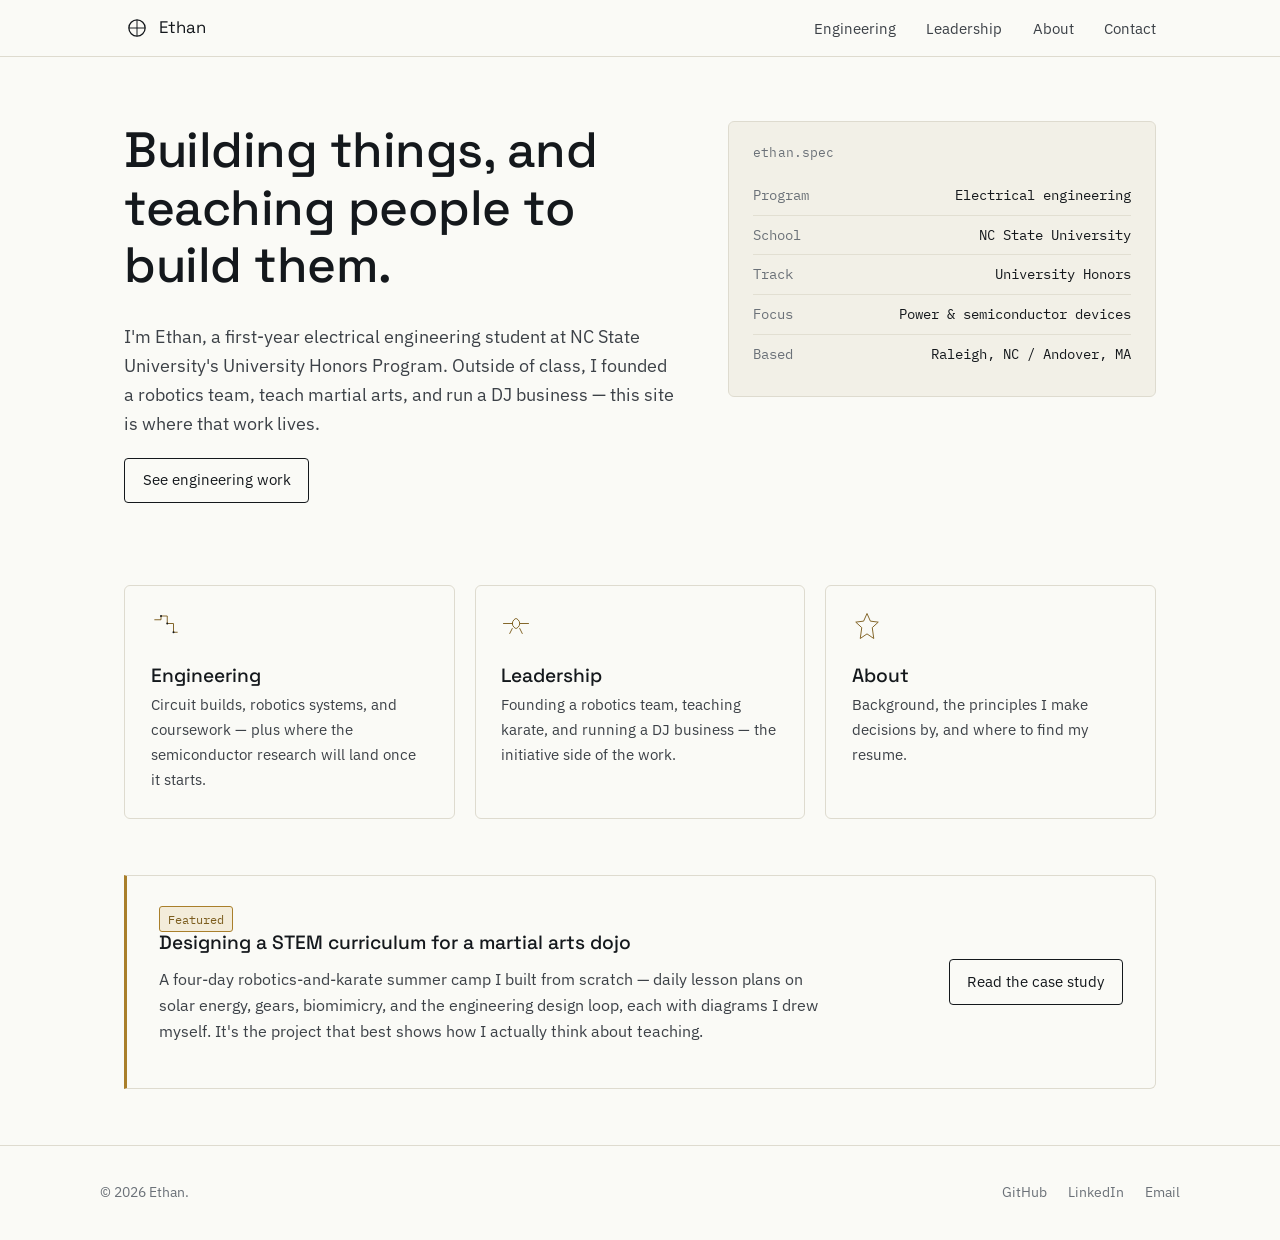
==== index.html @ 5ff0683a "Add files via upload First upload of site files." ====
<!DOCTYPE html>
<html lang="en">
<head>
<meta charset="UTF-8">
<meta name="viewport" content="width=device-width, initial-scale=1.0">
<title>Ethan | Electrical engineering, robotics, and teaching</title>
<meta name="description" content="Portfolio of engineering projects, robotics mentorship, and teaching by Ethan, an electrical engineering student at NC State University.">
<link rel="preconnect" href="https://fonts.googleapis.com">
<link rel="preconnect" href="https://fonts.gstatic.com" crossorigin>
<link href="https://fonts.googleapis.com/css2?family=IBM+Plex+Mono:wght@400;500&family=IBM+Plex+Sans:wght@400;500&family=Space+Grotesk:wght@500;600&display=swap" rel="stylesheet">
<link rel="stylesheet" href="css/style.css">
<link rel="icon" href="images/favicon.svg" type="image/svg+xml">
</head>
<body>

<nav class="site-nav">
  <div class="nav-row">
    <a class="brand" href="index.html">
      <svg viewBox="0 0 32 32" aria-hidden="true"><circle cx="16" cy="16" r="10" fill="none" stroke="currentColor" stroke-width="1.6"/><path d="M16 6v20M6 16h20" stroke="currentColor" stroke-width="1.2"/></svg>
      Ethan
    </a>
    <button class="nav-toggle" aria-label="Toggle navigation" aria-expanded="false"><span></span></button>
    <ul class="nav-links">
      <li><a href="engineering.html">Engineering</a></li>
      <li><a href="leadership.html">Leadership</a></li>
      <li><a href="about.html">About</a></li>
      <li><a href="contact.html">Contact</a></li>
    </ul>
  </div>
</nav>

<section class="hero">
  <div>
    <h1>Building things, and teaching people to build them.</h1>
    <p class="lede">I'm Ethan, a first-year electrical engineering student at NC State University's University Honors Program. Outside of class, I founded a robotics team, teach martial arts, and run a DJ business — this site is where that work lives.</p>
    <p><a class="btn" href="engineering.html">See engineering work</a></p>
  </div>
  <div class="spec-panel">
    <h2>ethan.spec</h2>
    <dl style="margin:0;">
      <div class="spec-row"><dt>Program</dt><dd>Electrical engineering</dd></div>
      <div class="spec-row"><dt>School</dt><dd>NC State University</dd></div>
      <div class="spec-row"><dt>Track</dt><dd>University Honors</dd></div>
      <div class="spec-row"><dt>Focus</dt><dd>Power &amp; semiconductor devices</dd></div>
      <div class="spec-row"><dt>Based</dt><dd>Raleigh, NC / Andover, MA</dd></div>
    </dl>
  </div>
</section>

<section class="pillars">
  <a class="pillar" href="engineering.html">
    <svg viewBox="0 0 48 48" fill="none" stroke="currentColor" stroke-width="1.5" stroke-linecap="round" stroke-linejoin="round" aria-hidden="true">
      <path d="M6 14h10v-6h10v12h10v14h6"/>
      <circle cx="16" cy="8" r="1.6" fill="currentColor" stroke="none"/>
      <circle cx="26" cy="20" r="1.6" fill="currentColor" stroke="none"/>
      <circle cx="36" cy="34" r="1.6" fill="currentColor" stroke="none"/>
    </svg>
    <h3>Engineering</h3>
    <p>Circuit builds, robotics systems, and coursework — plus where the semiconductor research will land once it starts.</p>
  </a>
  <a class="pillar" href="leadership.html">
    <svg viewBox="0 0 48 48" fill="none" stroke="currentColor" stroke-width="1.5" stroke-linecap="round" stroke-linejoin="round" aria-hidden="true">
      <path d="M4 20h14"/>
      <path d="M30 20h14"/>
      <path d="M18 20c0-5 5-8 6-8s6 3 6 8-5 8-6 8-6-3-6-8z"/>
      <path d="M18 28l-4 8"/>
      <path d="M30 28l4 8"/>
    </svg>
    <h3>Leadership</h3>
    <p>Founding a robotics team, teaching karate, and running a DJ business — the initiative side of the work.</p>
  </a>
  <a class="pillar" href="about.html">
    <svg viewBox="0 0 48 48" fill="none" stroke="currentColor" stroke-width="1.5" stroke-linejoin="round" aria-hidden="true">
      <path d="M24 4l5.4 12.2L42 17.8l-9.6 8.8L34.8 44 24 36.6 13.2 44l2.4-17.4L6 17.8l12.6-1.6L24 4z"/>
    </svg>
    <h3>About</h3>
    <p>Background, the principles I make decisions by, and where to find my resume.</p>
  </a>
</section>

<section class="feature">
  <div class="feature-panel">
    <div>
      <span class="status-tag">Featured</span>
      <h3>Designing a STEM curriculum for a martial arts dojo</h3>
      <p>A four-day robotics-and-karate summer camp I built from scratch — daily lesson plans on solar energy, gears, biomimicry, and the engineering design loop, each with diagrams I drew myself. It's the project that best shows how I actually think about teaching.</p>
    </div>
    <a class="btn cta" href="leadership.html#camp">Read the case study</a>
  </div>
</section>

<footer class="site-footer">
  <div class="footer-row">
    <span>&copy; 2026 Ethan.</span>
    <ul class="footer-links">
      <li><a href="https://github.com/yourusername">GitHub</a></li>
      <li><a href="https://linkedin.com/in/yourusername">LinkedIn</a></li>
      <li><a href="mailto:you@example.com">Email</a></li>
    </ul>
  </div>
</footer>

<script src="js/main.js"></script>
</body>
</html>
---- css/style.css ----
/* ==========================================================================
   Design tokens
   ========================================================================== */
:root {
  --paper: #FAFAF6;
  --panel: #F2F0E7;
  --panel-line: #E2DFD2;
  --ink: #14181C;
  --ink-soft: #3C4147;
  --ink-muted: #6B7178;
  --line: #DEDBCF;
  --accent: #A97F2B;
  --accent-deep: #7C5D1E;
  --accent-paper: #F3ECDA;

  --font-display: 'Space Grotesk', sans-serif;
  --font-body: 'IBM Plex Sans', sans-serif;
  --font-mono: 'IBM Plex Mono', monospace;

  --max-doc: 760px;
  --max-wide: 1080px;
  --gap: 1.5rem;
}

/* ==========================================================================
   Reset & base
   ========================================================================== */
*, *::before, *::after { box-sizing: border-box; }
html { scroll-behavior: smooth; }
@media (prefers-reduced-motion: reduce) {
  html { scroll-behavior: auto; }
  * { animation-duration: 0.01ms !important; animation-iteration-count: 1 !important; transition-duration: 0.01ms !important; }
}

body {
  margin: 0;
  background: var(--paper);
  color: var(--ink);
  font-family: var(--font-body);
  font-size: 16px;
  line-height: 1.65;
  -webkit-font-smoothing: antialiased;
}

h1, h2, h3, h4 {
  font-family: var(--font-display);
  font-weight: 500;
  line-height: 1.15;
  margin: 0 0 0.6em;
  color: var(--ink);
}

h1 { font-size: clamp(2.1rem, 4vw, 3.1rem); letter-spacing: -0.01em; }
h2 { font-size: clamp(1.5rem, 2.6vw, 1.9rem); letter-spacing: -0.005em; }
h3 { font-size: 1.2rem; }

p { margin: 0 0 1.1em; max-width: 66ch; }
a { color: var(--ink); }

.max-doc { max-width: var(--max-doc); margin-left: auto; margin-right: auto; }
.max-wide { max-width: var(--max-wide); margin-left: auto; margin-right: auto; }

section { padding: 3.2rem 1.5rem; }
.tight { padding-top: 1rem; }

:focus-visible {
  outline: 2px solid var(--accent);
  outline-offset: 3px;
}

/* ==========================================================================
   Nav
   ========================================================================== */
.site-nav {
  position: sticky;
  top: 0;
  z-index: 20;
  background: rgba(250, 250, 246, 0.92);
  backdrop-filter: blur(6px);
  border-bottom: 1px solid var(--line);
}

.nav-row {
  max-width: var(--max-wide);
  margin: 0 auto;
  padding: 0.9rem 1.5rem;
  display: flex;
  align-items: center;
  justify-content: space-between;
}

.brand {
  display: flex;
  align-items: center;
  gap: 0.55rem;
  text-decoration: none;
  color: var(--ink);
  font-family: var(--font-display);
  font-size: 1.05rem;
}

.brand svg { width: 26px; height: 26px; flex: none; }

.nav-links {
  display: flex;
  gap: 1.9rem;
  list-style: none;
  margin: 0;
  padding: 0;
}

.nav-links a {
  text-decoration: none;
  color: var(--ink-soft);
  font-size: 0.96rem;
  padding-bottom: 3px;
  border-bottom: 1px solid transparent;
  transition: border-color 0.15s ease, color 0.15s ease;
}

.nav-links a:hover,
.nav-links a[aria-current="page"] {
  color: var(--ink);
  border-bottom-color: var(--accent);
}

.nav-toggle {
  display: none;
  background: none;
  border: 1px solid var(--line);
  border-radius: 4px;
  width: 38px;
  height: 34px;
  cursor: pointer;
}
.nav-toggle span, .nav-toggle::before, .nav-toggle::after {
  content: "";
  display: block;
  width: 18px;
  height: 1.5px;
  background: var(--ink);
  margin: 4px auto;
}

@media (max-width: 720px) {
  .nav-toggle { display: block; }
  .nav-links {
    position: absolute;
    top: 100%;
    left: 0;
    right: 0;
    background: var(--paper);
    border-bottom: 1px solid var(--line);
    flex-direction: column;
    gap: 0;
    padding: 0.5rem 1.5rem 1rem;
    display: none;
  }
  .nav-links.open { display: flex; }
  .nav-links a { display: block; padding: 0.65rem 0; border-bottom: 1px solid var(--line); }
  .nav-links a:hover, .nav-links a[aria-current="page"] { border-bottom-color: var(--line); }
}

/* ==========================================================================
   Hero
   ========================================================================== */
.hero {
  padding: 4rem 1.5rem 3rem;
  display: grid;
  grid-template-columns: 1.3fr 1fr;
  gap: 3rem;
  max-width: var(--max-wide);
  margin: 0 auto;
  align-items: start;
  opacity: 0;
  animation: rise 0.6s ease forwards;
}

@keyframes rise {
  from { opacity: 0; transform: translateY(10px); }
  to { opacity: 1; transform: translateY(0); }
}
@media (prefers-reduced-motion: reduce) {
  .hero { animation: none; opacity: 1; }
}

.hero .lede { font-size: 1.1rem; color: var(--ink-soft); max-width: 52ch; }

.spec-panel {
  border: 1px solid var(--line);
  background: var(--panel);
  border-radius: 6px;
  padding: 1.4rem 1.5rem;
}

.spec-panel h2 {
  font-size: 0.82rem;
  font-family: var(--font-mono);
  font-weight: 400;
  text-transform: none;
  color: var(--ink-muted);
  margin-bottom: 1rem;
  letter-spacing: 0.01em;
}

.spec-row {
  display: flex;
  justify-content: space-between;
  gap: 1rem;
  font-family: var(--font-mono);
  font-size: 0.86rem;
  padding: 0.5rem 0;
  border-top: 1px solid var(--panel-line);
}
.spec-row:first-of-type { border-top: none; }
.spec-row dt { color: var(--ink-muted); }
.spec-row dd { margin: 0; text-align: right; color: var(--ink); }

@media (max-width: 860px) {
  .hero { grid-template-columns: 1fr; }
}

/* ==========================================================================
   Pillar grid (home)
   ========================================================================== */
.pillars {
  max-width: var(--max-wide);
  margin: 0 auto;
  padding: 1rem 1.5rem 3.5rem;
  display: grid;
  grid-template-columns: repeat(3, 1fr);
  gap: 1.25rem;
}

.pillar {
  border: 1px solid var(--line);
  border-radius: 6px;
  padding: 1.6rem;
  text-decoration: none;
  color: var(--ink);
  display: block;
  transition: border-color 0.15s ease, background 0.15s ease;
}
.pillar:hover { border-color: var(--accent); background: var(--accent-paper); }

.pillar svg { width: 30px; height: 30px; stroke: var(--accent-deep); margin-bottom: 1rem; }
.pillar h3 { margin-bottom: 0.4rem; }
.pillar p { font-size: 0.94rem; color: var(--ink-soft); margin-bottom: 0; }

@media (max-width: 860px) {
  .pillars { grid-template-columns: 1fr; }
}

/* ==========================================================================
   Feature callout (home)
   ========================================================================== */
.feature {
  max-width: var(--max-wide);
  margin: 0 auto 3.5rem;
  padding: 0 1.5rem;
}

.feature-panel {
  border: 1px solid var(--line);
  border-left: 3px solid var(--accent);
  border-radius: 0 6px 6px 0;
  padding: 1.8rem 2rem;
  display: grid;
  grid-template-columns: 1fr auto;
  gap: 1.5rem;
  align-items: center;
}

.feature-panel p { margin-bottom: 0.9rem; color: var(--ink-soft); }
.feature-panel .cta { white-space: nowrap; }

@media (max-width: 700px) {
  .feature-panel { grid-template-columns: 1fr; }
}

/* ==========================================================================
   Links / buttons
   ========================================================================== */
.link {
  color: var(--accent-deep);
  text-decoration: underline;
  text-decoration-color: var(--line);
  text-underline-offset: 3px;
  transition: text-decoration-color 0.15s ease;
}
.link:hover { text-decoration-color: var(--accent-deep); }

.btn {
  display: inline-block;
  border: 1px solid var(--ink);
  color: var(--ink);
  text-decoration: none;
  padding: 0.6rem 1.1rem;
  border-radius: 4px;
  font-size: 0.92rem;
  transition: background 0.15s ease, color 0.15s ease;
}
.btn:hover { background: var(--ink); color: var(--paper); }

/* ==========================================================================
   Page header (interior pages)
   ========================================================================== */
.page-head {
  max-width: var(--max-doc);
  margin: 0 auto;
  padding: 3.2rem 1.5rem 1.6rem;
}
.page-head p { color: var(--ink-soft); font-size: 1.05rem; }

/* ==========================================================================
   Entry (project / role) blocks
   ========================================================================== */
.entry-group {
  max-width: var(--max-wide);
  margin: 0 auto;
  padding: 0 1.5rem 3rem;
}

.entry {
  border-top: 1px solid var(--line);
  padding: 2.2rem 0;
  display: grid;
  grid-template-columns: 220px 1fr;
  gap: 2rem;
}

.entry:last-child { border-bottom: 1px solid var(--line); }

.entry .thumb {
  border: 1px dashed var(--line);
  border-radius: 6px;
  aspect-ratio: 4 / 3;
  display: flex;
  align-items: center;
  justify-content: center;
  color: var(--ink-muted);
  font-size: 0.82rem;
  text-align: center;
  padding: 1rem;
  background: var(--panel);
}

.entry-body h3 { margin-bottom: 0.5rem; }

.spec-strip {
  display: flex;
  flex-wrap: wrap;
  gap: 0.4rem 1.4rem;
  font-family: var(--font-mono);
  font-size: 0.82rem;
  color: var(--ink-muted);
  margin: 0.6rem 0 1rem;
  padding-bottom: 1rem;
  border-bottom: 1px solid var(--panel-line);
}
.spec-strip span b { color: var(--ink-soft); font-weight: 400; }

.status-tag {
  display: inline-block;
  font-family: var(--font-mono);
  font-size: 0.78rem;
  color: var(--accent-deep);
  border: 1px solid var(--accent);
  background: var(--accent-paper);
  border-radius: 3px;
  padding: 0.1rem 0.5rem;
}

.entry.no-thumb { grid-template-columns: 1fr; }

@media (max-width: 720px) {
  .entry { grid-template-columns: 1fr; }
  .entry .thumb { aspect-ratio: 16 / 9; }
}

/* ==========================================================================
   Philosophy list (about)
   ========================================================================== */
.principles {
  max-width: var(--max-wide);
  margin: 0 auto;
  padding: 0 1.5rem 3rem;
  display: grid;
  grid-template-columns: repeat(auto-fit, minmax(190px, 1fr));
  gap: 1.6rem 2rem;
}

.principle h4 {
  font-family: var(--font-display);
  font-size: 1.05rem;
  margin-bottom: 0.4rem;
  padding-bottom: 0.5rem;
  border-bottom: 1px solid var(--line);
}
.principle p { font-size: 0.92rem; color: var(--ink-soft); margin-bottom: 0; }

/* ==========================================================================
   Footer
   ========================================================================== */
.site-footer {
  border-top: 1px solid var(--line);
  margin-top: 2rem;
  padding: 2.2rem 1.5rem;
}
.footer-row {
  max-width: var(--max-wide);
  margin: 0 auto;
  display: flex;
  justify-content: space-between;
  flex-wrap: wrap;
  gap: 1rem;
  font-size: 0.88rem;
  color: var(--ink-muted);
}
.footer-links { display: flex; gap: 1.3rem; list-style: none; margin: 0; padding: 0; }
.footer-links a { color: var(--ink-muted); text-decoration: none; }
.footer-links a:hover { color: var(--accent-deep); }
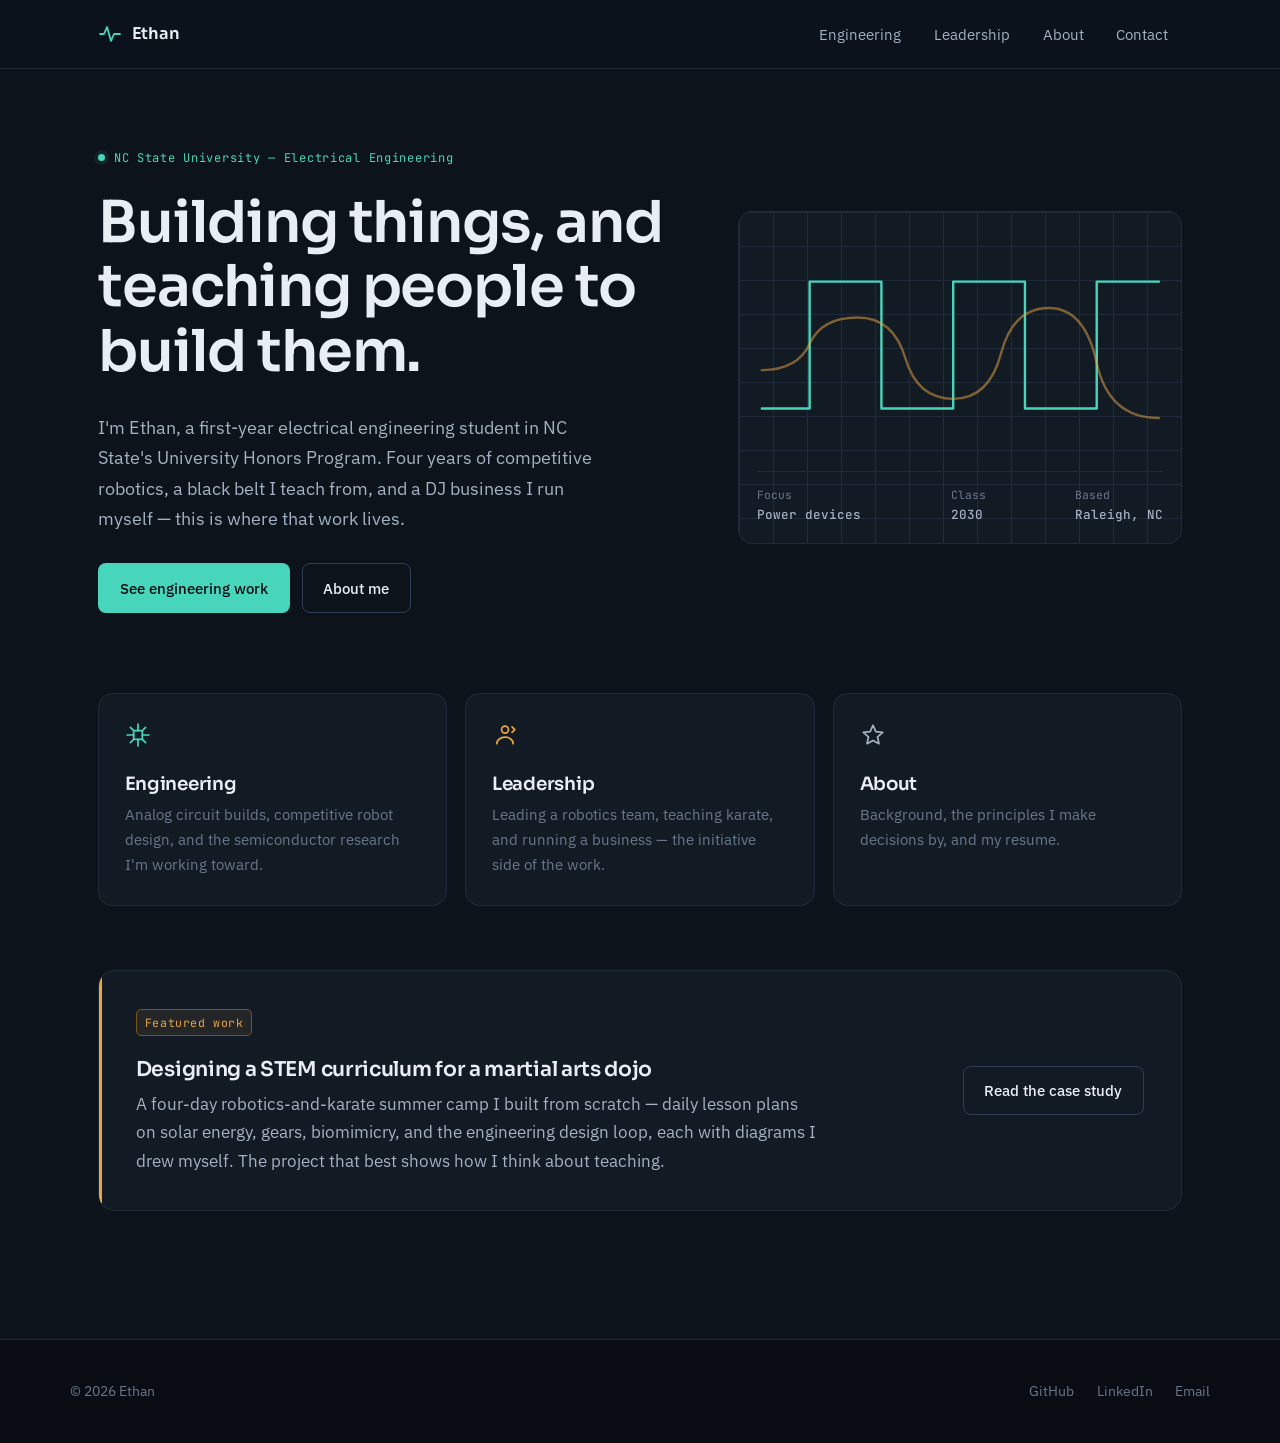
==== commit d9b179bb: "Version 2 upload." ====
--- a/index.html
+++ b/index.html
@@ -4,10 +4,10 @@
 <meta charset="UTF-8">
 <meta name="viewport" content="width=device-width, initial-scale=1.0">
 <title>Ethan | Electrical engineering, robotics, and teaching</title>
-<meta name="description" content="Portfolio of engineering projects, robotics mentorship, and teaching by Ethan, an electrical engineering student at NC State University.">
+<meta name="description" content="Portfolio of engineering projects, robotics leadership, and teaching by Ethan, an electrical engineering student at NC State University.">
 <link rel="preconnect" href="https://fonts.googleapis.com">
 <link rel="preconnect" href="https://fonts.gstatic.com" crossorigin>
-<link href="https://fonts.googleapis.com/css2?family=IBM+Plex+Mono:wght@400;500&family=IBM+Plex+Sans:wght@400;500&family=Space+Grotesk:wght@500;600&display=swap" rel="stylesheet">
+<link href="https://fonts.googleapis.com/css2?family=IBM+Plex+Sans:wght@400;500&family=JetBrains+Mono:wght@400;500&family=Sora:wght@500;600&display=swap" rel="stylesheet">
 <link rel="stylesheet" href="css/style.css">
 <link rel="icon" href="images/favicon.svg" type="image/svg+xml">
 </head>
@@ -16,7 +16,7 @@
 <nav class="site-nav">
   <div class="nav-row">
     <a class="brand" href="index.html">
-      <svg viewBox="0 0 32 32" aria-hidden="true"><circle cx="16" cy="16" r="10" fill="none" stroke="currentColor" stroke-width="1.6"/><path d="M16 6v20M6 16h20" stroke="currentColor" stroke-width="1.2"/></svg>
+      <svg viewBox="0 0 24 24" fill="none" stroke="currentColor" stroke-width="1.8" stroke-linecap="round" stroke-linejoin="round" aria-hidden="true"><path d="M2 12h4l3-7 4 14 3-7h6"/></svg>
       Ethan
     </a>
     <button class="nav-toggle" aria-label="Toggle navigation" aria-expanded="false"><span></span></button>
@@ -29,69 +29,71 @@
   </div>
 </nav>
 
-<section class="hero">
+<header class="hero">
   <div>
+    <span class="eyebrow">NC State University — Electrical Engineering</span>
     <h1>Building things, and teaching people to build them.</h1>
-    <p class="lede">I'm Ethan, a first-year electrical engineering student at NC State University's University Honors Program. Outside of class, I founded a robotics team, teach martial arts, and run a DJ business — this site is where that work lives.</p>
-    <p><a class="btn" href="engineering.html">See engineering work</a></p>
+    <p class="lede">I'm Ethan, a first-year electrical engineering student in NC State's University Honors Program. Four years of competitive robotics, a black belt I teach from, and a DJ business I run myself — this is where that work lives.</p>
+    <div class="hero-actions">
+      <a class="btn btn-primary" href="engineering.html">See engineering work</a>
+      <a class="btn btn-ghost" href="about.html">About me</a>
+    </div>
   </div>
-  <div class="spec-panel">
-    <h2>ethan.spec</h2>
-    <dl style="margin:0;">
-      <div class="spec-row"><dt>Program</dt><dd>Electrical engineering</dd></div>
-      <div class="spec-row"><dt>School</dt><dd>NC State University</dd></div>
-      <div class="spec-row"><dt>Track</dt><dd>University Honors</dd></div>
-      <div class="spec-row"><dt>Focus</dt><dd>Power &amp; semiconductor devices</dd></div>
-      <div class="spec-row"><dt>Based</dt><dd>Raleigh, NC / Andover, MA</dd></div>
-    </dl>
+
+  <div class="scope" aria-hidden="true">
+    <svg viewBox="0 0 340 190" xmlns="http://www.w3.org/2000/svg">
+      <path class="trace" d="M4 150 L44 150 L44 44 L104 44 L104 150 L164 150 L164 44 L224 44 L224 150 L284 150 L284 44 L336 44"/>
+      <path class="trace trace-2" d="M4 118 Q34 118 44 96 Q54 74 84 74 Q114 74 124 108 Q134 142 164 142 Q194 142 204 104 Q214 66 244 66 Q274 66 284 112 Q294 158 336 158"/>
+    </svg>
+    <div class="scope-readout">
+      <div>Focus<b>Power devices</b></div>
+      <div>Class<b>2030</b></div>
+      <div>Based<b>Raleigh, NC</b></div>
+    </div>
   </div>
-</section>
+</header>
 
 <section class="pillars">
-  <a class="pillar" href="engineering.html">
-    <svg viewBox="0 0 48 48" fill="none" stroke="currentColor" stroke-width="1.5" stroke-linecap="round" stroke-linejoin="round" aria-hidden="true">
-      <path d="M6 14h10v-6h10v12h10v14h6"/>
-      <circle cx="16" cy="8" r="1.6" fill="currentColor" stroke="none"/>
-      <circle cx="26" cy="20" r="1.6" fill="currentColor" stroke="none"/>
-      <circle cx="36" cy="34" r="1.6" fill="currentColor" stroke="none"/>
+  <a class="pillar pillar-eng" href="engineering.html">
+    <svg viewBox="0 0 24 24" fill="none" stroke="currentColor" stroke-width="1.6" stroke-linecap="round" stroke-linejoin="round" aria-hidden="true">
+      <rect x="8" y="8" width="8" height="8" rx="1"/>
+      <path d="M12 2v6M12 16v6M2 12h6M16 12h6M5 5l3 3M19 5l-3 3M5 19l3-3M19 19l-3-3"/>
     </svg>
     <h3>Engineering</h3>
-    <p>Circuit builds, robotics systems, and coursework — plus where the semiconductor research will land once it starts.</p>
+    <p>Analog circuit builds, competitive robot design, and the semiconductor research I'm working toward.</p>
   </a>
-  <a class="pillar" href="leadership.html">
-    <svg viewBox="0 0 48 48" fill="none" stroke="currentColor" stroke-width="1.5" stroke-linecap="round" stroke-linejoin="round" aria-hidden="true">
-      <path d="M4 20h14"/>
-      <path d="M30 20h14"/>
-      <path d="M18 20c0-5 5-8 6-8s6 3 6 8-5 8-6 8-6-3-6-8z"/>
-      <path d="M18 28l-4 8"/>
-      <path d="M30 28l4 8"/>
+  <a class="pillar pillar-lead" href="leadership.html">
+    <svg viewBox="0 0 24 24" fill="none" stroke="currentColor" stroke-width="1.6" stroke-linecap="round" stroke-linejoin="round" aria-hidden="true">
+      <circle cx="12" cy="7" r="3.2"/>
+      <path d="M4.5 20c0-3.6 3.4-6 7.5-6s7.5 2.4 7.5 6"/>
+      <path d="M18.5 4.5 L21 7 L18.5 9.5"/>
     </svg>
     <h3>Leadership</h3>
-    <p>Founding a robotics team, teaching karate, and running a DJ business — the initiative side of the work.</p>
+    <p>Leading a robotics team, teaching karate, and running a business — the initiative side of the work.</p>
   </a>
-  <a class="pillar" href="about.html">
-    <svg viewBox="0 0 48 48" fill="none" stroke="currentColor" stroke-width="1.5" stroke-linejoin="round" aria-hidden="true">
-      <path d="M24 4l5.4 12.2L42 17.8l-9.6 8.8L34.8 44 24 36.6 13.2 44l2.4-17.4L6 17.8l12.6-1.6L24 4z"/>
+  <a class="pillar pillar-about" href="about.html">
+    <svg viewBox="0 0 24 24" fill="none" stroke="currentColor" stroke-width="1.6" stroke-linecap="round" stroke-linejoin="round" aria-hidden="true">
+      <path d="M12 3l2.6 5.8 6.4.7-4.8 4.3 1.3 6.2L12 17l-5.5 3 1.3-6.2L3 9.5l6.4-.7z"/>
     </svg>
     <h3>About</h3>
-    <p>Background, the principles I make decisions by, and where to find my resume.</p>
+    <p>Background, the principles I make decisions by, and my resume.</p>
   </a>
 </section>
 
-<section class="feature">
+<section class="feature" style="padding-top:0;">
   <div class="feature-panel">
     <div>
-      <span class="status-tag">Featured</span>
+      <span class="status-tag">Featured work</span>
       <h3>Designing a STEM curriculum for a martial arts dojo</h3>
-      <p>A four-day robotics-and-karate summer camp I built from scratch — daily lesson plans on solar energy, gears, biomimicry, and the engineering design loop, each with diagrams I drew myself. It's the project that best shows how I actually think about teaching.</p>
+      <p>A four-day robotics-and-karate summer camp I built from scratch — daily lesson plans on solar energy, gears, biomimicry, and the engineering design loop, each with diagrams I drew myself. The project that best shows how I think about teaching.</p>
     </div>
-    <a class="btn cta" href="leadership.html#camp">Read the case study</a>
+    <a class="btn btn-ghost" href="leadership.html#camp">Read the case study</a>
   </div>
 </section>
 
 <footer class="site-footer">
   <div class="footer-row">
-    <span>&copy; 2026 Ethan.</span>
+    <span>&copy; 2026 Ethan</span>
     <ul class="footer-links">
       <li><a href="https://github.com/yourusername">GitHub</a></li>
       <li><a href="https://linkedin.com/in/yourusername">LinkedIn</a></li>
--- a/css/style.css
+++ b/css/style.css
@@ -1,71 +1,94 @@
 /* ==========================================================================
-   Design tokens
+   Tokens
    ========================================================================== */
 :root {
-  --paper: #FAFAF6;
-  --panel: #F2F0E7;
-  --panel-line: #E2DFD2;
-  --ink: #14181C;
-  --ink-soft: #3C4147;
-  --ink-muted: #6B7178;
-  --line: #DEDBCF;
-  --accent: #A97F2B;
-  --accent-deep: #7C5D1E;
-  --accent-paper: #F3ECDA;
-
-  --font-display: 'Space Grotesk', sans-serif;
+  --void: #090D13;
+  --base: #0D131B;
+  --panel: #121A24;
+  --panel-hi: #17212D;
+  --line: #1F2B3A;
+  --line-hi: #2E3F55;
+
+  --text: #E9EEF5;
+  --text-soft: #A3B1C2;
+  --text-dim: #68788C;
+
+  /* Signal = engineering. Power = leadership. Encodes section, not decoration. */
+  --signal: #47D6BC;
+  --signal-deep: #1C6F62;
+  --signal-wash: rgba(71, 214, 188, 0.08);
+  --power: #E9A542;
+  --power-deep: #7A5416;
+  --power-wash: rgba(233, 165, 66, 0.08);
+
+  --accent: var(--signal);
+  --accent-deep: var(--signal-deep);
+  --accent-wash: var(--signal-wash);
+
+  --font-display: 'Sora', sans-serif;
   --font-body: 'IBM Plex Sans', sans-serif;
-  --font-mono: 'IBM Plex Mono', monospace;
-
-  --max-doc: 760px;
-  --max-wide: 1080px;
-  --gap: 1.5rem;
-}
-
-/* ==========================================================================
-   Reset & base
+  --font-mono: 'JetBrains Mono', monospace;
+
+  --doc: 720px;
+  --wide: 1140px;
+}
+
+body.t-power { --accent: var(--power); --accent-deep: var(--power-deep); --accent-wash: var(--power-wash); }
+
+/* ==========================================================================
+   Base
    ========================================================================== */
 *, *::before, *::after { box-sizing: border-box; }
 html { scroll-behavior: smooth; }
+
 @media (prefers-reduced-motion: reduce) {
   html { scroll-behavior: auto; }
-  * { animation-duration: 0.01ms !important; animation-iteration-count: 1 !important; transition-duration: 0.01ms !important; }
+  *, *::before, *::after {
+    animation-duration: 0.01ms !important;
+    animation-iteration-count: 1 !important;
+    transition-duration: 0.01ms !important;
+  }
 }
 
 body {
   margin: 0;
-  background: var(--paper);
-  color: var(--ink);
+  background: var(--base);
+  color: var(--text);
   font-family: var(--font-body);
-  font-size: 16px;
-  line-height: 1.65;
+  font-size: 16.5px;
+  line-height: 1.7;
   -webkit-font-smoothing: antialiased;
 }
 
 h1, h2, h3, h4 {
   font-family: var(--font-display);
-  font-weight: 500;
-  line-height: 1.15;
-  margin: 0 0 0.6em;
-  color: var(--ink);
-}
-
-h1 { font-size: clamp(2.1rem, 4vw, 3.1rem); letter-spacing: -0.01em; }
-h2 { font-size: clamp(1.5rem, 2.6vw, 1.9rem); letter-spacing: -0.005em; }
-h3 { font-size: 1.2rem; }
-
-p { margin: 0 0 1.1em; max-width: 66ch; }
-a { color: var(--ink); }
-
-.max-doc { max-width: var(--max-doc); margin-left: auto; margin-right: auto; }
-.max-wide { max-width: var(--max-wide); margin-left: auto; margin-right: auto; }
-
-section { padding: 3.2rem 1.5rem; }
-.tight { padding-top: 1rem; }
-
-:focus-visible {
-  outline: 2px solid var(--accent);
-  outline-offset: 3px;
+  font-weight: 600;
+  line-height: 1.12;
+  letter-spacing: -0.02em;
+  margin: 0 0 0.55em;
+  color: var(--text);
+}
+
+h1 { font-size: clamp(2.3rem, 5vw, 3.6rem); }
+h2 { font-size: clamp(1.5rem, 3vw, 2.05rem); }
+h3 { font-size: 1.28rem; letter-spacing: -0.015em; }
+h4 { font-size: 1.02rem; font-weight: 500; letter-spacing: -0.01em; }
+
+p { margin: 0 0 1.15em; max-width: 68ch; color: var(--text-soft); }
+a { color: inherit; }
+
+.doc { max-width: var(--doc); margin-inline: auto; }
+.wide { max-width: var(--wide); margin-inline: auto; }
+section { padding: 4rem 1.75rem; }
+
+:focus-visible { outline: 2px solid var(--accent); outline-offset: 3px; border-radius: 2px; }
+::selection { background: var(--accent); color: var(--void); }
+
+.meta {
+  font-family: var(--font-mono);
+  font-size: 0.76rem;
+  letter-spacing: 0.04em;
+  color: var(--text-dim);
 }
 
 /* ==========================================================================
@@ -74,349 +97,416 @@
 .site-nav {
   position: sticky;
   top: 0;
-  z-index: 20;
-  background: rgba(250, 250, 246, 0.92);
-  backdrop-filter: blur(6px);
+  z-index: 30;
+  background: rgba(13, 19, 27, 0.82);
+  backdrop-filter: blur(14px) saturate(1.4);
   border-bottom: 1px solid var(--line);
 }
 
 .nav-row {
-  max-width: var(--max-wide);
-  margin: 0 auto;
-  padding: 0.9rem 1.5rem;
+  max-width: var(--wide);
+  margin-inline: auto;
+  padding: 0.95rem 1.75rem;
   display: flex;
   align-items: center;
   justify-content: space-between;
 }
 
 .brand {
-  display: flex;
+  display: inline-flex;
   align-items: center;
-  gap: 0.55rem;
+  gap: 0.6rem;
   text-decoration: none;
-  color: var(--ink);
   font-family: var(--font-display);
-  font-size: 1.05rem;
-}
-
-.brand svg { width: 26px; height: 26px; flex: none; }
-
-.nav-links {
-  display: flex;
-  gap: 1.9rem;
-  list-style: none;
-  margin: 0;
-  padding: 0;
-}
+  font-weight: 600;
+  font-size: 1.02rem;
+  letter-spacing: -0.01em;
+}
+.brand svg { width: 24px; height: 24px; flex: none; color: var(--accent); }
+
+.nav-links { display: flex; gap: 0.35rem; list-style: none; margin: 0; padding: 0; }
 
 .nav-links a {
+  display: block;
   text-decoration: none;
-  color: var(--ink-soft);
-  font-size: 0.96rem;
-  padding-bottom: 3px;
-  border-bottom: 1px solid transparent;
-  transition: border-color 0.15s ease, color 0.15s ease;
-}
-
-.nav-links a:hover,
-.nav-links a[aria-current="page"] {
-  color: var(--ink);
-  border-bottom-color: var(--accent);
-}
+  color: var(--text-soft);
+  font-size: 0.93rem;
+  padding: 0.4rem 0.85rem;
+  border-radius: 6px;
+  transition: color 0.18s ease, background 0.18s ease;
+}
+.nav-links a:hover { color: var(--text); background: var(--panel-hi); }
+.nav-links a[aria-current="page"] { color: var(--accent); background: var(--accent-wash); }
 
 .nav-toggle {
   display: none;
-  background: none;
-  border: 1px solid var(--line);
-  border-radius: 4px;
-  width: 38px;
-  height: 34px;
+  background: var(--panel);
+  border: 1px solid var(--line);
+  border-radius: 7px;
+  width: 40px; height: 36px;
   cursor: pointer;
+  padding: 0;
 }
 .nav-toggle span, .nav-toggle::before, .nav-toggle::after {
-  content: "";
-  display: block;
-  width: 18px;
-  height: 1.5px;
-  background: var(--ink);
-  margin: 4px auto;
-}
-
-@media (max-width: 720px) {
+  content: ""; display: block;
+  width: 17px; height: 1.5px;
+  background: var(--text-soft);
+  margin: 4.5px auto;
+}
+
+@media (max-width: 760px) {
   .nav-toggle { display: block; }
   .nav-links {
-    position: absolute;
-    top: 100%;
-    left: 0;
-    right: 0;
-    background: var(--paper);
+    position: absolute; top: 100%; left: 0; right: 0;
+    flex-direction: column; gap: 0;
+    background: var(--base);
     border-bottom: 1px solid var(--line);
-    flex-direction: column;
-    gap: 0;
-    padding: 0.5rem 1.5rem 1rem;
+    padding: 0.6rem 1.75rem 1.1rem;
     display: none;
   }
   .nav-links.open { display: flex; }
-  .nav-links a { display: block; padding: 0.65rem 0; border-bottom: 1px solid var(--line); }
-  .nav-links a:hover, .nav-links a[aria-current="page"] { border-bottom-color: var(--line); }
+  .nav-links a { padding: 0.7rem 0.6rem; }
 }
 
 /* ==========================================================================
    Hero
    ========================================================================== */
 .hero {
-  padding: 4rem 1.5rem 3rem;
+  position: relative;
+  max-width: var(--wide);
+  margin-inline: auto;
+  padding: 4.5rem 1.75rem 3rem;
   display: grid;
-  grid-template-columns: 1.3fr 1fr;
-  gap: 3rem;
-  max-width: var(--max-wide);
-  margin: 0 auto;
-  align-items: start;
-  opacity: 0;
-  animation: rise 0.6s ease forwards;
-}
-
-@keyframes rise {
-  from { opacity: 0; transform: translateY(10px); }
-  to { opacity: 1; transform: translateY(0); }
-}
-@media (prefers-reduced-motion: reduce) {
-  .hero { animation: none; opacity: 1; }
-}
-
-.hero .lede { font-size: 1.1rem; color: var(--ink-soft); max-width: 52ch; }
-
-.spec-panel {
-  border: 1px solid var(--line);
-  background: var(--panel);
-  border-radius: 6px;
-  padding: 1.4rem 1.5rem;
-}
-
-.spec-panel h2 {
-  font-size: 0.82rem;
-  font-family: var(--font-mono);
-  font-weight: 400;
-  text-transform: none;
-  color: var(--ink-muted);
-  margin-bottom: 1rem;
-  letter-spacing: 0.01em;
-}
-
-.spec-row {
-  display: flex;
-  justify-content: space-between;
-  gap: 1rem;
-  font-family: var(--font-mono);
-  font-size: 0.86rem;
-  padding: 0.5rem 0;
-  border-top: 1px solid var(--panel-line);
-}
-.spec-row:first-of-type { border-top: none; }
-.spec-row dt { color: var(--ink-muted); }
-.spec-row dd { margin: 0; text-align: right; color: var(--ink); }
-
-@media (max-width: 860px) {
-  .hero { grid-template-columns: 1fr; }
-}
-
-/* ==========================================================================
-   Pillar grid (home)
+  grid-template-columns: 1.25fr 0.95fr;
+  gap: 3.5rem;
+  align-items: center;
+}
+
+.hero h1 { margin-bottom: 0.5em; }
+.hero .lede { font-size: 1.12rem; max-width: 46ch; }
+
+.eyebrow {
+  display: inline-flex;
+  align-items: center;
+  gap: 0.55rem;
+  font-family: var(--font-mono);
+  font-size: 0.75rem;
+  letter-spacing: 0.06em;
+  color: var(--accent);
+  margin-bottom: 1.4rem;
+}
+.eyebrow::before {
+  content: "";
+  width: 7px; height: 7px;
+  border-radius: 50%;
+  background: var(--accent);
+  box-shadow: 0 0 0 4px var(--accent-wash);
+}
+
+.hero-actions { display: flex; flex-wrap: wrap; gap: 0.75rem; margin-top: 1.8rem; }
+
+.scope {
+  border: 1px solid var(--line);
+  border-radius: 14px;
+  background:
+    linear-gradient(var(--line) 1px, transparent 1px) 0 0 / 100% 34px,
+    linear-gradient(90deg, var(--line) 1px, transparent 1px) 0 0 / 34px 100%,
+    var(--panel);
+  padding: 1.1rem;
+  position: relative;
+  overflow: hidden;
+}
+.scope svg { display: block; width: 100%; height: auto; position: relative; z-index: 1; }
+
+.trace {
+  fill: none;
+  stroke: var(--signal);
+  stroke-width: 2;
+  stroke-linecap: round;
+  stroke-linejoin: round;
+  stroke-dasharray: 1400;
+  stroke-dashoffset: 1400;
+  animation: draw 2.2s cubic-bezier(0.4, 0, 0.2, 1) 0.3s forwards;
+}
+.trace-2 { stroke: var(--power); opacity: 0.5; animation-delay: 0.8s; }
+
+@keyframes draw { to { stroke-dashoffset: 0; } }
+@media (prefers-reduced-motion: reduce) { .trace { stroke-dashoffset: 0; } }
+
+.scope-readout {
+  position: relative; z-index: 1;
+  display: flex; justify-content: space-between; gap: 1rem;
+  margin-top: 0.9rem; padding-top: 0.8rem;
+  border-top: 1px solid var(--line);
+}
+.scope-readout div { font-family: var(--font-mono); font-size: 0.71rem; color: var(--text-dim); }
+.scope-readout b { display: block; font-weight: 500; color: var(--text-soft); font-size: 0.79rem; }
+
+@media (max-width: 900px) {
+  .hero { grid-template-columns: 1fr; gap: 2.5rem; padding-top: 3rem; }
+}
+
+/* ==========================================================================
+   Buttons
+   ========================================================================== */
+.btn {
+  display: inline-block;
+  text-decoration: none;
+  font-size: 0.93rem;
+  font-weight: 500;
+  padding: 0.7rem 1.3rem;
+  border-radius: 8px;
+  border: 1px solid transparent;
+  transition: background 0.18s ease, border-color 0.18s ease, color 0.18s ease;
+}
+.btn-primary { background: var(--accent); color: var(--void); }
+.btn-primary:hover { background: var(--text); }
+.btn-ghost { border-color: var(--line-hi); color: var(--text); }
+.btn-ghost:hover { border-color: var(--accent); color: var(--accent); background: var(--accent-wash); }
+
+.link {
+  color: var(--accent);
+  text-decoration: none;
+  border-bottom: 1px solid var(--accent-deep);
+  padding-bottom: 1px;
+  transition: border-color 0.18s ease;
+}
+.link:hover { border-bottom-color: var(--accent); }
+
+/* ==========================================================================
+   Pillars
    ========================================================================== */
 .pillars {
-  max-width: var(--max-wide);
-  margin: 0 auto;
-  padding: 1rem 1.5rem 3.5rem;
+  max-width: var(--wide);
+  margin-inline: auto;
+  padding: 2rem 1.75rem 4rem;
   display: grid;
   grid-template-columns: repeat(3, 1fr);
-  gap: 1.25rem;
+  gap: 1.15rem;
 }
 
 .pillar {
-  border: 1px solid var(--line);
-  border-radius: 6px;
-  padding: 1.6rem;
+  position: relative;
+  display: block;
   text-decoration: none;
-  color: var(--ink);
-  display: block;
-  transition: border-color 0.15s ease, background 0.15s ease;
-}
-.pillar:hover { border-color: var(--accent); background: var(--accent-paper); }
-
-.pillar svg { width: 30px; height: 30px; stroke: var(--accent-deep); margin-bottom: 1rem; }
-.pillar h3 { margin-bottom: 0.4rem; }
-.pillar p { font-size: 0.94rem; color: var(--ink-soft); margin-bottom: 0; }
-
-@media (max-width: 860px) {
-  .pillars { grid-template-columns: 1fr; }
-}
-
-/* ==========================================================================
-   Feature callout (home)
-   ========================================================================== */
-.feature {
-  max-width: var(--max-wide);
-  margin: 0 auto 3.5rem;
-  padding: 0 1.5rem;
-}
+  background: var(--panel);
+  border: 1px solid var(--line);
+  border-radius: 14px;
+  padding: 1.75rem 1.6rem;
+  overflow: hidden;
+  transition: border-color 0.2s ease, transform 0.2s ease, background 0.2s ease;
+}
+.pillar::before {
+  content: "";
+  position: absolute; top: 0; left: 0; right: 0; height: 2px;
+  background: var(--card-accent, var(--signal));
+  opacity: 0; transition: opacity 0.2s ease;
+}
+.pillar:hover { border-color: var(--line-hi); background: var(--panel-hi); transform: translateY(-2px); }
+.pillar:hover::before { opacity: 1; }
+
+.pillar svg { width: 26px; height: 26px; color: var(--card-accent, var(--signal)); margin-bottom: 1.1rem; }
+.pillar h3 { margin-bottom: 0.45rem; font-size: 1.15rem; }
+.pillar p { font-size: 0.93rem; margin: 0; color: var(--text-dim); }
+
+.pillar-eng { --card-accent: var(--signal); }
+.pillar-lead { --card-accent: var(--power); }
+.pillar-about { --card-accent: var(--text-soft); }
+
+@media (max-width: 900px) { .pillars { grid-template-columns: 1fr; } }
+
+/* ==========================================================================
+   Feature panel
+   ========================================================================== */
+.feature { max-width: var(--wide); margin: 0 auto 4rem; padding-inline: 1.75rem; }
 
 .feature-panel {
-  border: 1px solid var(--line);
-  border-left: 3px solid var(--accent);
-  border-radius: 0 6px 6px 0;
-  padding: 1.8rem 2rem;
+  position: relative;
+  background: var(--panel);
+  border: 1px solid var(--line);
+  border-radius: 16px;
+  padding: 2.2rem 2.3rem;
   display: grid;
   grid-template-columns: 1fr auto;
-  gap: 1.5rem;
+  gap: 2rem;
   align-items: center;
-}
-
-.feature-panel p { margin-bottom: 0.9rem; color: var(--ink-soft); }
-.feature-panel .cta { white-space: nowrap; }
-
-@media (max-width: 700px) {
-  .feature-panel { grid-template-columns: 1fr; }
-}
-
-/* ==========================================================================
-   Links / buttons
-   ========================================================================== */
-.link {
-  color: var(--accent-deep);
-  text-decoration: underline;
-  text-decoration-color: var(--line);
-  text-underline-offset: 3px;
-  transition: text-decoration-color 0.15s ease;
-}
-.link:hover { text-decoration-color: var(--accent-deep); }
-
-.btn {
+  overflow: hidden;
+}
+.feature-panel::before {
+  content: "";
+  position: absolute; left: 0; top: 0; bottom: 0; width: 3px;
+  background: var(--power);
+}
+.feature-panel h3 { margin: 0.7rem 0 0.6rem; }
+.feature-panel p { margin: 0; }
+
+@media (max-width: 760px) { .feature-panel { grid-template-columns: 1fr; padding: 1.9rem 1.6rem; } }
+
+/* ==========================================================================
+   Tags
+   ========================================================================== */
+.tag {
   display: inline-block;
-  border: 1px solid var(--ink);
-  color: var(--ink);
-  text-decoration: none;
-  padding: 0.6rem 1.1rem;
-  border-radius: 4px;
-  font-size: 0.92rem;
-  transition: background 0.15s ease, color 0.15s ease;
-}
-.btn:hover { background: var(--ink); color: var(--paper); }
-
-/* ==========================================================================
-   Page header (interior pages)
+  font-family: var(--font-mono);
+  font-size: 0.74rem;
+  letter-spacing: 0.03em;
+  color: var(--accent);
+  background: var(--accent-wash);
+  border: 1px solid var(--accent-deep);
+  border-radius: 5px;
+  padding: 0.18rem 0.55rem;
+}
+.tag-row { display: flex; flex-wrap: wrap; gap: 0.45rem; margin: 0 0 1.3rem; padding: 0; list-style: none; }
+
+/* ==========================================================================
+   Page head
    ========================================================================== */
 .page-head {
-  max-width: var(--max-doc);
-  margin: 0 auto;
-  padding: 3.2rem 1.5rem 1.6rem;
-}
-.page-head p { color: var(--ink-soft); font-size: 1.05rem; }
-
-/* ==========================================================================
-   Entry (project / role) blocks
-   ========================================================================== */
-.entry-group {
-  max-width: var(--max-wide);
-  margin: 0 auto;
-  padding: 0 1.5rem 3rem;
-}
+  max-width: var(--wide);
+  margin-inline: auto;
+  padding: 3.5rem 1.75rem 1.2rem;
+  border-bottom: 1px solid var(--line);
+}
+.page-head p { font-size: 1.08rem; max-width: 58ch; margin-bottom: 0.4rem; }
+
+/* ==========================================================================
+   Entries
+   ========================================================================== */
+.entry-group { max-width: var(--wide); margin-inline: auto; padding: 2.5rem 1.75rem 1rem; }
+.entry-group > h2 { margin-bottom: 1.6rem; }
 
 .entry {
-  border-top: 1px solid var(--line);
-  padding: 2.2rem 0;
   display: grid;
-  grid-template-columns: 220px 1fr;
-  gap: 2rem;
-}
-
-.entry:last-child { border-bottom: 1px solid var(--line); }
+  grid-template-columns: 240px 1fr;
+  gap: 2.2rem;
+  background: var(--panel);
+  border: 1px solid var(--line);
+  border-radius: 14px;
+  padding: 1.8rem;
+  margin-bottom: 1.15rem;
+  transition: border-color 0.2s ease;
+}
+.entry:hover { border-color: var(--line-hi); }
+.entry.no-thumb { grid-template-columns: 1fr; }
 
 .entry .thumb {
-  border: 1px dashed var(--line);
-  border-radius: 6px;
+  border: 1px dashed var(--line-hi);
+  border-radius: 10px;
+  background: var(--panel-hi);
   aspect-ratio: 4 / 3;
-  display: flex;
-  align-items: center;
-  justify-content: center;
-  color: var(--ink-muted);
-  font-size: 0.82rem;
-  text-align: center;
-  padding: 1rem;
-  background: var(--panel);
-}
-
-.entry-body h3 { margin-bottom: 0.5rem; }
+  display: flex; align-items: center; justify-content: center;
+  color: var(--text-dim);
+  font-family: var(--font-mono);
+  font-size: 0.75rem;
+}
+.entry-body h3 { margin-bottom: 0.7rem; }
+.entry-body p:last-child { margin-bottom: 0; }
 
 .spec-strip {
-  display: flex;
-  flex-wrap: wrap;
-  gap: 0.4rem 1.4rem;
-  font-family: var(--font-mono);
-  font-size: 0.82rem;
-  color: var(--ink-muted);
-  margin: 0.6rem 0 1rem;
-  padding-bottom: 1rem;
-  border-bottom: 1px solid var(--panel-line);
-}
-.spec-strip span b { color: var(--ink-soft); font-weight: 400; }
+  display: flex; flex-wrap: wrap;
+  gap: 0.35rem 1.5rem;
+  font-family: var(--font-mono);
+  font-size: 0.78rem;
+  color: var(--text-dim);
+  margin: 0 0 1.1rem;
+  padding-bottom: 1.1rem;
+  border-bottom: 1px solid var(--line);
+}
+.spec-strip b { font-weight: 400; color: var(--text-soft); }
 
 .status-tag {
   display: inline-block;
   font-family: var(--font-mono);
-  font-size: 0.78rem;
-  color: var(--accent-deep);
-  border: 1px solid var(--accent);
-  background: var(--accent-paper);
-  border-radius: 3px;
-  padding: 0.1rem 0.5rem;
-}
-
-.entry.no-thumb { grid-template-columns: 1fr; }
-
-@media (max-width: 720px) {
-  .entry { grid-template-columns: 1fr; }
+  font-size: 0.72rem;
+  letter-spacing: 0.05em;
+  color: var(--power);
+  background: var(--power-wash);
+  border: 1px solid var(--power-deep);
+  border-radius: 5px;
+  padding: 0.15rem 0.5rem;
+  margin-bottom: 0.7rem;
+}
+
+@media (max-width: 760px) {
+  .entry { grid-template-columns: 1fr; gap: 1.4rem; padding: 1.5rem; }
   .entry .thumb { aspect-ratio: 16 / 9; }
 }
 
 /* ==========================================================================
-   Philosophy list (about)
+   Timeline
+   ========================================================================== */
+.timeline { max-width: var(--wide); margin-inline: auto; padding: 1.5rem 1.75rem 2rem; }
+.tl-track { border-left: 1px solid var(--line); margin-left: 0.5rem; padding-left: 2rem; }
+
+.tl-item { position: relative; padding-bottom: 2.6rem; }
+.tl-item:last-child { padding-bottom: 0.5rem; }
+.tl-item::before {
+  content: "";
+  position: absolute;
+  left: calc(-2rem - 5px);
+  top: 0.75rem;
+  width: 9px; height: 9px;
+  border-radius: 50%;
+  background: var(--base);
+  border: 2px solid var(--tl-accent, var(--line-hi));
+}
+.tl-item.is-current::before { background: var(--tl-accent, var(--accent)); }
+.tl-item h3 { margin-bottom: 0.5rem; }
+.tl-year {
+  font-family: var(--font-mono);
+  font-size: 0.76rem;
+  letter-spacing: 0.04em;
+  color: var(--tl-accent, var(--text-dim));
+  display: block;
+  margin-bottom: 0.3rem;
+}
+
+/* ==========================================================================
+   Principles
    ========================================================================== */
 .principles {
-  max-width: var(--max-wide);
-  margin: 0 auto;
-  padding: 0 1.5rem 3rem;
+  max-width: var(--wide);
+  margin-inline: auto;
+  padding: 0.5rem 1.75rem 2rem;
   display: grid;
-  grid-template-columns: repeat(auto-fit, minmax(190px, 1fr));
-  gap: 1.6rem 2rem;
-}
-
-.principle h4 {
-  font-family: var(--font-display);
-  font-size: 1.05rem;
-  margin-bottom: 0.4rem;
-  padding-bottom: 0.5rem;
-  border-bottom: 1px solid var(--line);
-}
-.principle p { font-size: 0.92rem; color: var(--ink-soft); margin-bottom: 0; }
+  grid-template-columns: repeat(auto-fit, minmax(195px, 1fr));
+  gap: 1rem;
+}
+.principle {
+  background: var(--panel);
+  border: 1px solid var(--line);
+  border-top: 2px solid var(--accent-deep);
+  border-radius: 0 0 10px 10px;
+  padding: 1.2rem 1.25rem;
+}
+.principle h4 { margin-bottom: 0.4rem; }
+.principle p { font-size: 0.9rem; margin: 0; color: var(--text-dim); }
+
+/* ==========================================================================
+   Contact
+   ========================================================================== */
+.contact-list { list-style: none; margin: 0; padding: 0; display: grid; gap: 0.7rem; max-width: 430px; }
+.contact-list a {
+  display: flex; align-items: center; gap: 0.9rem;
+  text-decoration: none;
+  background: var(--panel);
+  border: 1px solid var(--line);
+  border-radius: 10px;
+  padding: 0.95rem 1.2rem;
+  transition: border-color 0.2s ease, background 0.2s ease;
+}
+.contact-list a:hover { border-color: var(--accent); background: var(--panel-hi); }
+.contact-list svg { width: 18px; height: 18px; color: var(--accent); flex: none; }
 
 /* ==========================================================================
    Footer
    ========================================================================== */
-.site-footer {
-  border-top: 1px solid var(--line);
-  margin-top: 2rem;
-  padding: 2.2rem 1.5rem;
-}
+.site-footer { border-top: 1px solid var(--line); margin-top: 3rem; padding: 2.5rem 1.75rem; background: var(--void); }
 .footer-row {
-  max-width: var(--max-wide);
-  margin: 0 auto;
-  display: flex;
-  justify-content: space-between;
-  flex-wrap: wrap;
-  gap: 1rem;
-  font-size: 0.88rem;
-  color: var(--ink-muted);
-}
-.footer-links { display: flex; gap: 1.3rem; list-style: none; margin: 0; padding: 0; }
-.footer-links a { color: var(--ink-muted); text-decoration: none; }
-.footer-links a:hover { color: var(--accent-deep); }
+  max-width: var(--wide); margin-inline: auto;
+  display: flex; justify-content: space-between; flex-wrap: wrap; gap: 1rem;
+  font-size: 0.87rem; color: var(--text-dim);
+}
+.footer-links { display: flex; gap: 1.4rem; list-style: none; margin: 0; padding: 0; }
+.footer-links a { color: var(--text-dim); text-decoration: none; transition: color 0.18s ease; }
+.footer-links a:hover { color: var(--accent); }
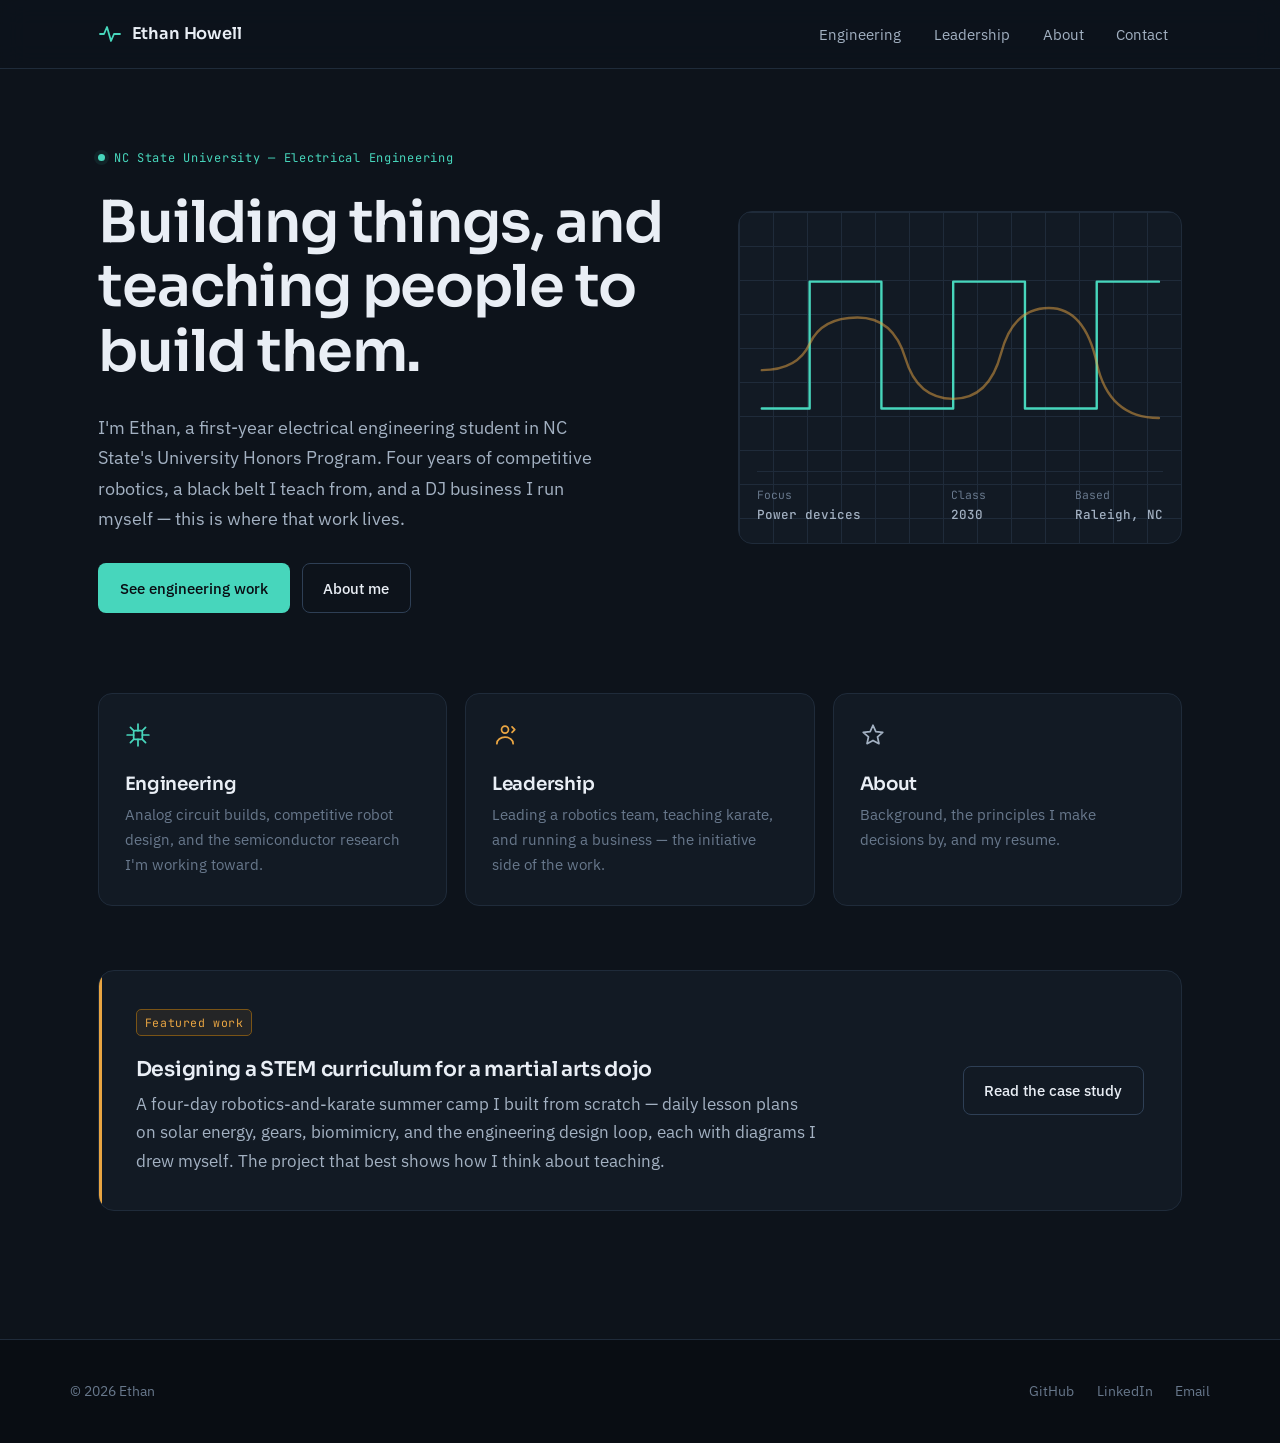
==== commit fe6c31a1: "Updated main page to include last name." ====
--- a/index.html
+++ b/index.html
@@ -17,7 +17,7 @@
   <div class="nav-row">
     <a class="brand" href="index.html">
       <svg viewBox="0 0 24 24" fill="none" stroke="currentColor" stroke-width="1.8" stroke-linecap="round" stroke-linejoin="round" aria-hidden="true"><path d="M2 12h4l3-7 4 14 3-7h6"/></svg>
-      Ethan
+      Ethan Howell
     </a>
     <button class="nav-toggle" aria-label="Toggle navigation" aria-expanded="false"><span></span></button>
     <ul class="nav-links">
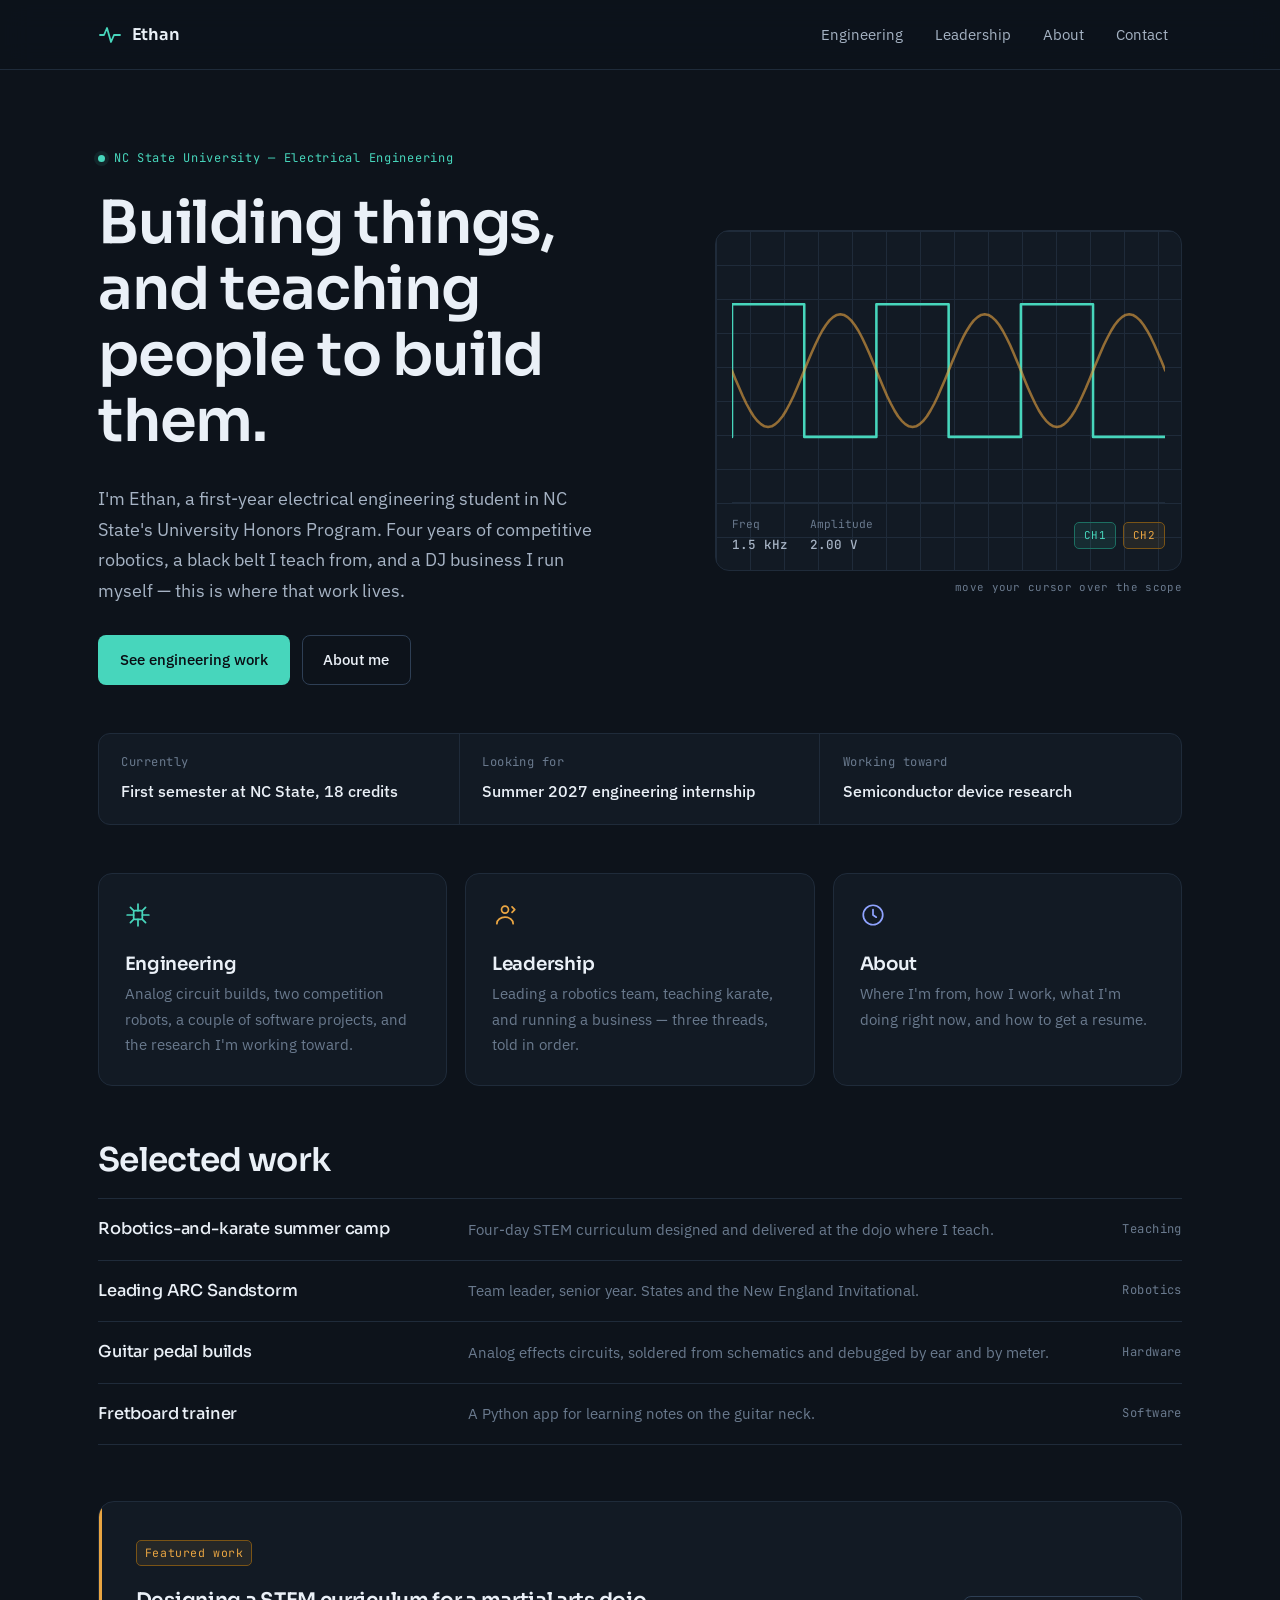
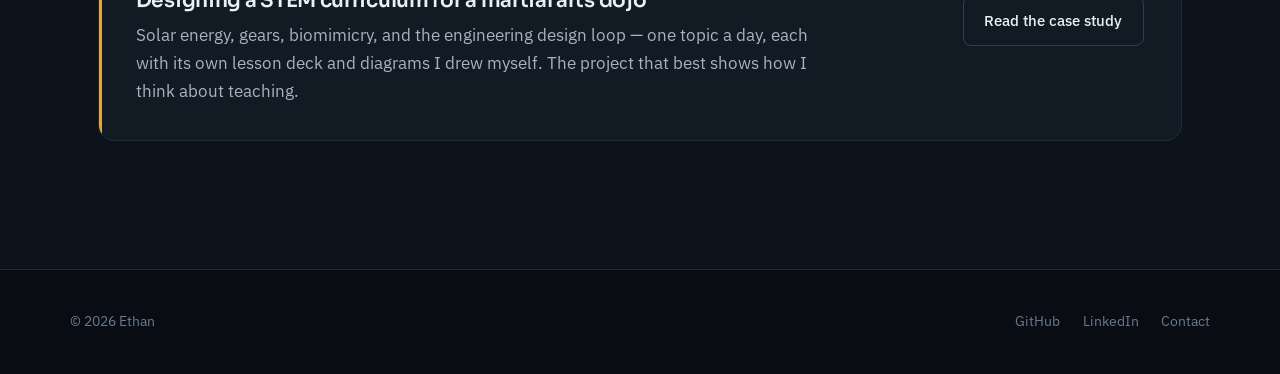
==== commit 10fae548: "Site files version 3." ====
--- a/index.html
+++ b/index.html
@@ -17,7 +17,7 @@
   <div class="nav-row">
     <a class="brand" href="index.html">
       <svg viewBox="0 0 24 24" fill="none" stroke="currentColor" stroke-width="1.8" stroke-linecap="round" stroke-linejoin="round" aria-hidden="true"><path d="M2 12h4l3-7 4 14 3-7h6"/></svg>
-      Ethan Howell
+      Ethan
     </a>
     <button class="nav-toggle" aria-label="Toggle navigation" aria-expanded="false"><span></span></button>
     <ul class="nav-links">
@@ -40,54 +40,85 @@
     </div>
   </div>
 
-  <div class="scope" aria-hidden="true">
-    <svg viewBox="0 0 340 190" xmlns="http://www.w3.org/2000/svg">
-      <path class="trace" d="M4 150 L44 150 L44 44 L104 44 L104 150 L164 150 L164 44 L224 44 L224 150 L284 150 L284 44 L336 44"/>
-      <path class="trace trace-2" d="M4 118 Q34 118 44 96 Q54 74 84 74 Q114 74 124 108 Q134 142 164 142 Q194 142 204 104 Q214 66 244 66 Q274 66 284 112 Q294 158 336 158"/>
-    </svg>
-    <div class="scope-readout">
-      <div>Focus<b>Power devices</b></div>
-      <div>Class<b>2030</b></div>
-      <div>Based<b>Raleigh, NC</b></div>
+  <div>
+    <div class="scope" aria-label="Interactive oscilloscope. Move your cursor over it to change the signal.">
+      <svg viewBox="0 0 340 190" xmlns="http://www.w3.org/2000/svg" aria-hidden="true">
+        <path class="trace ch1" d=""/>
+        <path class="trace ch2" d=""/>
+      </svg>
+      <div class="scope-bar">
+        <div class="scope-readout">
+          <div>Freq<b data-f>1.5 kHz</b></div>
+          <div>Amplitude<b data-a>2.00 V</b></div>
+        </div>
+        <div class="scope-ch">
+          <button class="ch-btn ch1" data-ch="ch1" aria-pressed="true">CH1</button>
+          <button class="ch-btn ch2" data-ch="ch2" aria-pressed="true">CH2</button>
+        </div>
+      </div>
     </div>
+    <div class="scope-hint">move your cursor over the scope</div>
   </div>
 </header>
 
-<section class="pillars">
+<div class="now-strip">
+  <div class="now-grid">
+    <div class="now-cell"><span class="mono">Currently</span><b>First semester at NC State, 18 credits</b></div>
+    <div class="now-cell"><span class="mono">Looking for</span><b>Summer 2027 engineering internship</b></div>
+    <div class="now-cell"><span class="mono">Working toward</span><b>Semiconductor device research</b></div>
+  </div>
+</div>
+
+<section class="pillars" style="padding-top:0;">
   <a class="pillar pillar-eng" href="engineering.html">
-    <svg viewBox="0 0 24 24" fill="none" stroke="currentColor" stroke-width="1.6" stroke-linecap="round" stroke-linejoin="round" aria-hidden="true">
-      <rect x="8" y="8" width="8" height="8" rx="1"/>
-      <path d="M12 2v6M12 16v6M2 12h6M16 12h6M5 5l3 3M19 5l-3 3M5 19l3-3M19 19l-3-3"/>
-    </svg>
+    <svg viewBox="0 0 24 24" fill="none" stroke="currentColor" stroke-width="1.6" stroke-linecap="round" stroke-linejoin="round" aria-hidden="true"><rect x="8" y="8" width="8" height="8" rx="1"/><path d="M12 2v6M12 16v6M2 12h6M16 12h6M5 5l3 3M19 5l-3 3M5 19l3-3M19 19l-3-3"/></svg>
     <h3>Engineering</h3>
-    <p>Analog circuit builds, competitive robot design, and the semiconductor research I'm working toward.</p>
+    <p>Analog circuit builds, two competition robots, a couple of software projects, and the research I'm working toward.</p>
   </a>
   <a class="pillar pillar-lead" href="leadership.html">
-    <svg viewBox="0 0 24 24" fill="none" stroke="currentColor" stroke-width="1.6" stroke-linecap="round" stroke-linejoin="round" aria-hidden="true">
-      <circle cx="12" cy="7" r="3.2"/>
-      <path d="M4.5 20c0-3.6 3.4-6 7.5-6s7.5 2.4 7.5 6"/>
-      <path d="M18.5 4.5 L21 7 L18.5 9.5"/>
-    </svg>
+    <svg viewBox="0 0 24 24" fill="none" stroke="currentColor" stroke-width="1.6" stroke-linecap="round" stroke-linejoin="round" aria-hidden="true"><circle cx="12" cy="7" r="3.2"/><path d="M4.5 20c0-3.6 3.4-6 7.5-6s7.5 2.4 7.5 6"/><path d="M18.5 4.5 21 7l-2.5 2.5"/></svg>
     <h3>Leadership</h3>
-    <p>Leading a robotics team, teaching karate, and running a business — the initiative side of the work.</p>
+    <p>Leading a robotics team, teaching karate, and running a business — three threads, told in order.</p>
   </a>
   <a class="pillar pillar-about" href="about.html">
-    <svg viewBox="0 0 24 24" fill="none" stroke="currentColor" stroke-width="1.6" stroke-linecap="round" stroke-linejoin="round" aria-hidden="true">
-      <path d="M12 3l2.6 5.8 6.4.7-4.8 4.3 1.3 6.2L12 17l-5.5 3 1.3-6.2L3 9.5l6.4-.7z"/>
-    </svg>
+    <svg viewBox="0 0 24 24" fill="none" stroke="currentColor" stroke-width="1.6" stroke-linecap="round" stroke-linejoin="round" aria-hidden="true"><circle cx="12" cy="12" r="9"/><path d="M12 7v5l3 2"/></svg>
     <h3>About</h3>
-    <p>Background, the principles I make decisions by, and my resume.</p>
+    <p>Where I'm from, how I work, what I'm doing right now, and how to get a resume.</p>
   </a>
 </section>
+
+<div class="work-list">
+  <h2>Selected work</h2>
+  <a class="work-row" href="leadership.html#karate">
+    <h4>Robotics-and-karate summer camp</h4>
+    <p>Four-day STEM curriculum designed and delivered at the dojo where I teach.</p>
+    <span class="mono">Teaching</span>
+  </a>
+  <a class="work-row" href="leadership.html#robotics">
+    <h4>Leading ARC Sandstorm</h4>
+    <p>Team leader, senior year. States and the New England Invitational.</p>
+    <span class="mono">Robotics</span>
+  </a>
+  <a class="work-row" href="engineering.html">
+    <h4>Guitar pedal builds</h4>
+    <p>Analog effects circuits, soldered from schematics and debugged by ear and by meter.</p>
+    <span class="mono">Hardware</span>
+  </a>
+  <a class="work-row" href="engineering.html">
+    <h4>Fretboard trainer</h4>
+    <p>A Python app for learning notes on the guitar neck.</p>
+    <span class="mono">Software</span>
+  </a>
+</div>
 
 <section class="feature" style="padding-top:0;">
   <div class="feature-panel">
     <div>
       <span class="status-tag">Featured work</span>
       <h3>Designing a STEM curriculum for a martial arts dojo</h3>
-      <p>A four-day robotics-and-karate summer camp I built from scratch — daily lesson plans on solar energy, gears, biomimicry, and the engineering design loop, each with diagrams I drew myself. The project that best shows how I think about teaching.</p>
+      <p>Solar energy, gears, biomimicry, and the engineering design loop — one topic a day, each with its own lesson deck and diagrams I drew myself. The project that best shows how I think about teaching.</p>
     </div>
-    <a class="btn btn-ghost" href="leadership.html#camp">Read the case study</a>
+    <a class="btn btn-ghost" href="leadership.html#karate">Read the case study</a>
   </div>
 </section>
 
@@ -97,7 +128,7 @@
     <ul class="footer-links">
       <li><a href="https://github.com/yourusername">GitHub</a></li>
       <li><a href="https://linkedin.com/in/yourusername">LinkedIn</a></li>
-      <li><a href="mailto:you@example.com">Email</a></li>
+      <li><a href="contact.html">Contact</a></li>
     </ul>
   </div>
 </footer>
--- a/css/style.css
+++ b/css/style.css
@@ -9,17 +9,19 @@
   --line: #1F2B3A;
   --line-hi: #2E3F55;
 
-  --text: #E9EEF5;
-  --text-soft: #A3B1C2;
-  --text-dim: #68788C;
-
-  /* Signal = engineering. Power = leadership. Encodes section, not decoration. */
+  --text: #EAF0F7;
+  --text-soft: #A6B3C4;
+  --text-dim: #6A7A8E;
+
   --signal: #47D6BC;
   --signal-deep: #1C6F62;
-  --signal-wash: rgba(71, 214, 188, 0.08);
+  --signal-wash: rgba(71, 214, 188, 0.09);
   --power: #E9A542;
   --power-deep: #7A5416;
-  --power-wash: rgba(233, 165, 66, 0.08);
+  --power-wash: rgba(233, 165, 66, 0.09);
+  --third: #8FA3FF;
+  --third-deep: #3E4C93;
+  --third-wash: rgba(143, 163, 255, 0.09);
 
   --accent: var(--signal);
   --accent-deep: var(--signal-deep);
@@ -29,8 +31,9 @@
   --font-body: 'IBM Plex Sans', sans-serif;
   --font-mono: 'JetBrains Mono', monospace;
 
-  --doc: 720px;
   --wide: 1140px;
+  --doc: 64ch;
+  --ease: cubic-bezier(0.4, 0, 0.2, 1);
 }
 
 body.t-power { --accent: var(--power); --accent-deep: var(--power-deep); --accent-wash: var(--power-wash); }
@@ -43,11 +46,7 @@
 
 @media (prefers-reduced-motion: reduce) {
   html { scroll-behavior: auto; }
-  *, *::before, *::after {
-    animation-duration: 0.01ms !important;
-    animation-iteration-count: 1 !important;
-    transition-duration: 0.01ms !important;
-  }
+  *, *::before, *::after { animation: none !important; transition: none !important; }
 }
 
 body {
@@ -68,445 +67,426 @@
   margin: 0 0 0.55em;
   color: var(--text);
 }
-
-h1 { font-size: clamp(2.3rem, 5vw, 3.6rem); }
+h1 { font-size: clamp(2.3rem, 5vw, 3.7rem); }
 h2 { font-size: clamp(1.5rem, 3vw, 2.05rem); }
-h3 { font-size: 1.28rem; letter-spacing: -0.015em; }
-h4 { font-size: 1.02rem; font-weight: 500; letter-spacing: -0.01em; }
+h3 { font-size: 1.26rem; letter-spacing: -0.015em; }
+h4 { font-size: 1rem; font-weight: 500; letter-spacing: -0.01em; }
 
 p { margin: 0 0 1.15em; max-width: 68ch; color: var(--text-soft); }
 a { color: inherit; }
-
-.doc { max-width: var(--doc); margin-inline: auto; }
+button { font: inherit; }
+
 .wide { max-width: var(--wide); margin-inline: auto; }
+.doc { max-width: var(--doc); }
 section { padding: 4rem 1.75rem; }
 
-:focus-visible { outline: 2px solid var(--accent); outline-offset: 3px; border-radius: 2px; }
+:focus-visible { outline: 2px solid var(--accent); outline-offset: 3px; border-radius: 3px; }
 ::selection { background: var(--accent); color: var(--void); }
 
-.meta {
-  font-family: var(--font-mono);
-  font-size: 0.76rem;
-  letter-spacing: 0.04em;
-  color: var(--text-dim);
+.mono { font-family: var(--font-mono); font-size: 0.76rem; letter-spacing: 0.04em; color: var(--text-dim); }
+
+.eyebrow {
+  display: inline-flex; align-items: center; gap: 0.55rem;
+  font-family: var(--font-mono); font-size: 0.75rem; letter-spacing: 0.06em;
+  color: var(--accent); margin-bottom: 1.3rem;
+}
+.eyebrow::before {
+  content: ""; width: 7px; height: 7px; border-radius: 50%;
+  background: var(--accent); box-shadow: 0 0 0 4px var(--accent-wash);
 }
 
 /* ==========================================================================
    Nav
    ========================================================================== */
 .site-nav {
-  position: sticky;
-  top: 0;
-  z-index: 30;
-  background: rgba(13, 19, 27, 0.82);
+  position: sticky; top: 0; z-index: 30;
+  background: rgba(13, 19, 27, 0.8);
   backdrop-filter: blur(14px) saturate(1.4);
   border-bottom: 1px solid var(--line);
 }
-
 .nav-row {
-  max-width: var(--wide);
-  margin-inline: auto;
+  max-width: var(--wide); margin-inline: auto;
   padding: 0.95rem 1.75rem;
-  display: flex;
-  align-items: center;
-  justify-content: space-between;
-}
-
+  display: flex; align-items: center; justify-content: space-between;
+}
 .brand {
-  display: inline-flex;
-  align-items: center;
-  gap: 0.6rem;
-  text-decoration: none;
-  font-family: var(--font-display);
-  font-weight: 600;
-  font-size: 1.02rem;
-  letter-spacing: -0.01em;
+  display: inline-flex; align-items: center; gap: 0.6rem;
+  text-decoration: none; font-family: var(--font-display);
+  font-weight: 600; font-size: 1.02rem; letter-spacing: -0.01em;
 }
 .brand svg { width: 24px; height: 24px; flex: none; color: var(--accent); }
 
-.nav-links { display: flex; gap: 0.35rem; list-style: none; margin: 0; padding: 0; }
-
+.nav-links { display: flex; gap: 0.3rem; list-style: none; margin: 0; padding: 0; }
 .nav-links a {
-  display: block;
-  text-decoration: none;
-  color: var(--text-soft);
-  font-size: 0.93rem;
-  padding: 0.4rem 0.85rem;
-  border-radius: 6px;
-  transition: color 0.18s ease, background 0.18s ease;
+  display: block; text-decoration: none; color: var(--text-soft);
+  font-size: 0.93rem; padding: 0.42rem 0.85rem; border-radius: 6px;
+  transition: color 0.18s var(--ease), background 0.18s var(--ease);
 }
 .nav-links a:hover { color: var(--text); background: var(--panel-hi); }
 .nav-links a[aria-current="page"] { color: var(--accent); background: var(--accent-wash); }
 
 .nav-toggle {
-  display: none;
-  background: var(--panel);
-  border: 1px solid var(--line);
-  border-radius: 7px;
-  width: 40px; height: 36px;
-  cursor: pointer;
-  padding: 0;
+  display: none; background: var(--panel); border: 1px solid var(--line);
+  border-radius: 7px; width: 40px; height: 36px; cursor: pointer; padding: 0;
 }
 .nav-toggle span, .nav-toggle::before, .nav-toggle::after {
-  content: ""; display: block;
-  width: 17px; height: 1.5px;
-  background: var(--text-soft);
-  margin: 4.5px auto;
-}
-
+  content: ""; display: block; width: 17px; height: 1.5px;
+  background: var(--text-soft); margin: 4.5px auto;
+}
 @media (max-width: 760px) {
   .nav-toggle { display: block; }
   .nav-links {
     position: absolute; top: 100%; left: 0; right: 0;
-    flex-direction: column; gap: 0;
-    background: var(--base);
-    border-bottom: 1px solid var(--line);
-    padding: 0.6rem 1.75rem 1.1rem;
-    display: none;
+    flex-direction: column; gap: 0; background: var(--base);
+    border-bottom: 1px solid var(--line); padding: 0.6rem 1.75rem 1.1rem; display: none;
   }
   .nav-links.open { display: flex; }
   .nav-links a { padding: 0.7rem 0.6rem; }
 }
 
 /* ==========================================================================
-   Hero
+   Hero + interactive scope
    ========================================================================== */
 .hero {
   position: relative;
-  max-width: var(--wide);
-  margin-inline: auto;
+  max-width: var(--wide); margin-inline: auto;
   padding: 4.5rem 1.75rem 3rem;
-  display: grid;
-  grid-template-columns: 1.25fr 0.95fr;
-  gap: 3.5rem;
-  align-items: center;
-}
-
+  display: grid; grid-template-columns: 1.2fr 1fr; gap: 3.5rem; align-items: center;
+}
 .hero h1 { margin-bottom: 0.5em; }
 .hero .lede { font-size: 1.12rem; max-width: 46ch; }
-
-.eyebrow {
-  display: inline-flex;
-  align-items: center;
-  gap: 0.55rem;
-  font-family: var(--font-mono);
-  font-size: 0.75rem;
-  letter-spacing: 0.06em;
-  color: var(--accent);
-  margin-bottom: 1.4rem;
-}
-.eyebrow::before {
-  content: "";
-  width: 7px; height: 7px;
-  border-radius: 50%;
-  background: var(--accent);
-  box-shadow: 0 0 0 4px var(--accent-wash);
-}
-
 .hero-actions { display: flex; flex-wrap: wrap; gap: 0.75rem; margin-top: 1.8rem; }
 
 .scope {
-  border: 1px solid var(--line);
-  border-radius: 14px;
+  position: relative;
+  border: 1px solid var(--line); border-radius: 14px;
   background:
     linear-gradient(var(--line) 1px, transparent 1px) 0 0 / 100% 34px,
     linear-gradient(90deg, var(--line) 1px, transparent 1px) 0 0 / 34px 100%,
     var(--panel);
-  padding: 1.1rem;
-  position: relative;
-  overflow: hidden;
-}
-.scope svg { display: block; width: 100%; height: auto; position: relative; z-index: 1; }
-
-.trace {
-  fill: none;
-  stroke: var(--signal);
-  stroke-width: 2;
-  stroke-linecap: round;
-  stroke-linejoin: round;
-  stroke-dasharray: 1400;
-  stroke-dashoffset: 1400;
-  animation: draw 2.2s cubic-bezier(0.4, 0, 0.2, 1) 0.3s forwards;
-}
-.trace-2 { stroke: var(--power); opacity: 0.5; animation-delay: 0.8s; }
-
-@keyframes draw { to { stroke-dashoffset: 0; } }
-@media (prefers-reduced-motion: reduce) { .trace { stroke-dashoffset: 0; } }
-
-.scope-readout {
-  position: relative; z-index: 1;
-  display: flex; justify-content: space-between; gap: 1rem;
-  margin-top: 0.9rem; padding-top: 0.8rem;
-  border-top: 1px solid var(--line);
-}
-.scope-readout div { font-family: var(--font-mono); font-size: 0.71rem; color: var(--text-dim); }
-.scope-readout b { display: block; font-weight: 500; color: var(--text-soft); font-size: 0.79rem; }
-
-@media (max-width: 900px) {
-  .hero { grid-template-columns: 1fr; gap: 2.5rem; padding-top: 3rem; }
-}
-
-/* ==========================================================================
-   Buttons
+  padding: 1rem 1rem 0.9rem;
+  cursor: crosshair;
+  user-select: none;
+}
+.scope svg { display: block; width: 100%; height: auto; }
+.trace { fill: none; stroke-width: 2; stroke-linecap: round; stroke-linejoin: round; }
+.trace.ch1 { stroke: var(--signal); }
+.trace.ch2 { stroke: var(--power); opacity: 0.6; }
+.trace.off { opacity: 0; }
+.trace.drawing { transition: stroke-dashoffset 2.1s var(--ease); }
+
+.scope-bar {
+  display: flex; align-items: center; justify-content: space-between; gap: 1rem;
+  margin-top: 0.8rem; padding-top: 0.75rem; border-top: 1px solid var(--line);
+}
+.scope-readout { display: flex; gap: 1.4rem; }
+.scope-readout div { font-family: var(--font-mono); font-size: 0.7rem; color: var(--text-dim); }
+.scope-readout b { display: block; font-weight: 500; color: var(--text-soft); font-size: 0.79rem; font-variant-numeric: tabular-nums; }
+.scope-ch { display: flex; gap: 0.4rem; }
+.ch-btn {
+  font-family: var(--font-mono); font-size: 0.68rem; letter-spacing: 0.05em;
+  background: transparent; border: 1px solid var(--line-hi); color: var(--text-dim);
+  border-radius: 5px; padding: 0.22rem 0.55rem; cursor: pointer;
+  transition: all 0.18s var(--ease);
+}
+.ch-btn[aria-pressed="true"].ch1 { color: var(--signal); border-color: var(--signal-deep); background: var(--signal-wash); }
+.ch-btn[aria-pressed="true"].ch2 { color: var(--power); border-color: var(--power-deep); background: var(--power-wash); }
+.scope-hint {
+  font-family: var(--font-mono); font-size: 0.68rem; color: var(--text-dim);
+  text-align: right; margin-top: 0.45rem; letter-spacing: 0.03em;
+}
+@media (max-width: 900px) { .hero { grid-template-columns: 1fr; gap: 2.5rem; padding-top: 3rem; } }
+
+/* ==========================================================================
+   Buttons / links / chips
    ========================================================================== */
 .btn {
-  display: inline-block;
-  text-decoration: none;
-  font-size: 0.93rem;
-  font-weight: 500;
-  padding: 0.7rem 1.3rem;
-  border-radius: 8px;
-  border: 1px solid transparent;
-  transition: background 0.18s ease, border-color 0.18s ease, color 0.18s ease;
+  display: inline-flex; align-items: center; gap: 0.5rem;
+  text-decoration: none; font-size: 0.93rem; font-weight: 500;
+  padding: 0.7rem 1.3rem; border-radius: 8px; border: 1px solid transparent; cursor: pointer;
+  transition: background 0.18s var(--ease), border-color 0.18s var(--ease), color 0.18s var(--ease);
 }
 .btn-primary { background: var(--accent); color: var(--void); }
 .btn-primary:hover { background: var(--text); }
-.btn-ghost { border-color: var(--line-hi); color: var(--text); }
+.btn-ghost { border-color: var(--line-hi); color: var(--text); background: transparent; }
 .btn-ghost:hover { border-color: var(--accent); color: var(--accent); background: var(--accent-wash); }
+.btn-sm { font-size: 0.82rem; padding: 0.45rem 0.9rem; }
 
 .link {
-  color: var(--accent);
-  text-decoration: none;
-  border-bottom: 1px solid var(--accent-deep);
-  padding-bottom: 1px;
-  transition: border-color 0.18s ease;
+  color: var(--accent); text-decoration: none;
+  border-bottom: 1px solid var(--accent-deep); padding-bottom: 1px;
+  transition: border-color 0.18s var(--ease);
 }
 .link:hover { border-bottom-color: var(--accent); }
 
-/* ==========================================================================
-   Pillars
-   ========================================================================== */
+.tag {
+  display: inline-block; font-family: var(--font-mono); font-size: 0.73rem; letter-spacing: 0.03em;
+  color: var(--accent); background: var(--accent-wash); border: 1px solid var(--accent-deep);
+  border-radius: 5px; padding: 0.16rem 0.55rem;
+}
+.tag-row { display: flex; flex-wrap: wrap; gap: 0.45rem; margin: 0; padding: 0; list-style: none; }
+
+.chip {
+  font-family: var(--font-mono); font-size: 0.76rem; letter-spacing: 0.04em;
+  background: transparent; color: var(--text-dim);
+  border: 1px solid var(--line-hi); border-radius: 999px; padding: 0.4rem 0.95rem; cursor: pointer;
+  transition: all 0.18s var(--ease);
+}
+.chip:hover { color: var(--text); border-color: var(--text-dim); }
+.chip[aria-pressed="true"] { color: var(--accent); border-color: var(--accent-deep); background: var(--accent-wash); }
+.chip-row { display: flex; flex-wrap: wrap; gap: 0.5rem; }
+
+/* ==========================================================================
+   Home: now strip, pillars, work list, feature
+   ========================================================================== */
+.now-strip {
+  max-width: var(--wide); margin-inline: auto; padding: 0 1.75rem 3rem;
+}
+.now-grid {
+  display: grid; grid-template-columns: repeat(3, 1fr);
+  border: 1px solid var(--line); border-radius: 12px; overflow: hidden; background: var(--panel);
+}
+.now-cell { padding: 1.15rem 1.4rem; border-right: 1px solid var(--line); }
+.now-cell:last-child { border-right: none; }
+.now-cell .mono { display: block; margin-bottom: 0.3rem; }
+.now-cell b { font-weight: 500; color: var(--text); font-size: 0.97rem; }
+@media (max-width: 760px) { .now-grid { grid-template-columns: 1fr; } .now-cell { border-right: none; border-bottom: 1px solid var(--line); } .now-cell:last-child { border-bottom: none; } }
+
 .pillars {
-  max-width: var(--wide);
-  margin-inline: auto;
-  padding: 2rem 1.75rem 4rem;
-  display: grid;
-  grid-template-columns: repeat(3, 1fr);
-  gap: 1.15rem;
-}
-
+  max-width: var(--wide); margin-inline: auto; padding: 0 1.75rem 3.5rem;
+  display: grid; grid-template-columns: repeat(3, 1fr); gap: 1.15rem;
+}
 .pillar {
-  position: relative;
-  display: block;
-  text-decoration: none;
-  background: var(--panel);
-  border: 1px solid var(--line);
-  border-radius: 14px;
-  padding: 1.75rem 1.6rem;
-  overflow: hidden;
-  transition: border-color 0.2s ease, transform 0.2s ease, background 0.2s ease;
+  position: relative; display: block; text-decoration: none;
+  background: var(--panel); border: 1px solid var(--line); border-radius: 14px;
+  padding: 1.75rem 1.6rem; overflow: hidden;
+  transition: border-color 0.2s var(--ease), transform 0.2s var(--ease), background 0.2s var(--ease);
 }
 .pillar::before {
-  content: "";
-  position: absolute; top: 0; left: 0; right: 0; height: 2px;
-  background: var(--card-accent, var(--signal));
-  opacity: 0; transition: opacity 0.2s ease;
+  content: ""; position: absolute; top: 0; left: 0; right: 0; height: 2px;
+  background: var(--card-accent, var(--signal)); opacity: 0; transition: opacity 0.2s var(--ease);
 }
 .pillar:hover { border-color: var(--line-hi); background: var(--panel-hi); transform: translateY(-2px); }
 .pillar:hover::before { opacity: 1; }
-
 .pillar svg { width: 26px; height: 26px; color: var(--card-accent, var(--signal)); margin-bottom: 1.1rem; }
 .pillar h3 { margin-bottom: 0.45rem; font-size: 1.15rem; }
 .pillar p { font-size: 0.93rem; margin: 0; color: var(--text-dim); }
-
 .pillar-eng { --card-accent: var(--signal); }
 .pillar-lead { --card-accent: var(--power); }
-.pillar-about { --card-accent: var(--text-soft); }
-
+.pillar-about { --card-accent: var(--third); }
 @media (max-width: 900px) { .pillars { grid-template-columns: 1fr; } }
 
-/* ==========================================================================
-   Feature panel
-   ========================================================================== */
+.work-list { max-width: var(--wide); margin-inline: auto; padding: 0 1.75rem 3.5rem; }
+.work-list h2 { margin-bottom: 1.2rem; }
+.work-row {
+  display: grid; grid-template-columns: 1.1fr 2fr auto; gap: 1.5rem; align-items: center;
+  padding: 1.1rem 0; border-top: 1px solid var(--line); text-decoration: none;
+  transition: background 0.18s var(--ease);
+}
+.work-row:last-child { border-bottom: 1px solid var(--line); }
+.work-row:hover { background: var(--panel); margin-inline: -1rem; padding-inline: 1rem; border-radius: 8px; }
+.work-row h4 { margin: 0; font-size: 1.02rem; }
+.work-row p { margin: 0; font-size: 0.93rem; color: var(--text-dim); }
+.work-row .mono { white-space: nowrap; }
+@media (max-width: 760px) { .work-row { grid-template-columns: 1fr; gap: 0.35rem; } }
+
 .feature { max-width: var(--wide); margin: 0 auto 4rem; padding-inline: 1.75rem; }
-
 .feature-panel {
-  position: relative;
-  background: var(--panel);
-  border: 1px solid var(--line);
-  border-radius: 16px;
-  padding: 2.2rem 2.3rem;
-  display: grid;
-  grid-template-columns: 1fr auto;
-  gap: 2rem;
-  align-items: center;
-  overflow: hidden;
-}
-.feature-panel::before {
-  content: "";
-  position: absolute; left: 0; top: 0; bottom: 0; width: 3px;
-  background: var(--power);
-}
+  position: relative; background: var(--panel); border: 1px solid var(--line); border-radius: 16px;
+  padding: 2.2rem 2.3rem; display: grid; grid-template-columns: 1fr auto; gap: 2rem; align-items: center; overflow: hidden;
+}
+.feature-panel::before { content: ""; position: absolute; left: 0; top: 0; bottom: 0; width: 3px; background: var(--power); }
 .feature-panel h3 { margin: 0.7rem 0 0.6rem; }
 .feature-panel p { margin: 0; }
-
 @media (max-width: 760px) { .feature-panel { grid-template-columns: 1fr; padding: 1.9rem 1.6rem; } }
 
 /* ==========================================================================
-   Tags
-   ========================================================================== */
-.tag {
-  display: inline-block;
-  font-family: var(--font-mono);
-  font-size: 0.74rem;
-  letter-spacing: 0.03em;
-  color: var(--accent);
-  background: var(--accent-wash);
-  border: 1px solid var(--accent-deep);
-  border-radius: 5px;
-  padding: 0.18rem 0.55rem;
-}
-.tag-row { display: flex; flex-wrap: wrap; gap: 0.45rem; margin: 0 0 1.3rem; padding: 0; list-style: none; }
-
-/* ==========================================================================
    Page head
    ========================================================================== */
-.page-head {
-  max-width: var(--wide);
-  margin-inline: auto;
-  padding: 3.5rem 1.75rem 1.2rem;
-  border-bottom: 1px solid var(--line);
-}
-.page-head p { font-size: 1.08rem; max-width: 58ch; margin-bottom: 0.4rem; }
-
-/* ==========================================================================
-   Entries
-   ========================================================================== */
-.entry-group { max-width: var(--wide); margin-inline: auto; padding: 2.5rem 1.75rem 1rem; }
-.entry-group > h2 { margin-bottom: 1.6rem; }
-
-.entry {
-  display: grid;
-  grid-template-columns: 240px 1fr;
-  gap: 2.2rem;
-  background: var(--panel);
-  border: 1px solid var(--line);
-  border-radius: 14px;
-  padding: 1.8rem;
-  margin-bottom: 1.15rem;
-  transition: border-color 0.2s ease;
-}
-.entry:hover { border-color: var(--line-hi); }
-.entry.no-thumb { grid-template-columns: 1fr; }
-
-.entry .thumb {
-  border: 1px dashed var(--line-hi);
-  border-radius: 10px;
-  background: var(--panel-hi);
-  aspect-ratio: 4 / 3;
-  display: flex; align-items: center; justify-content: center;
-  color: var(--text-dim);
-  font-family: var(--font-mono);
-  font-size: 0.75rem;
-}
-.entry-body h3 { margin-bottom: 0.7rem; }
-.entry-body p:last-child { margin-bottom: 0; }
+.page-head { max-width: var(--wide); margin-inline: auto; padding: 3.5rem 1.75rem 1.4rem; border-bottom: 1px solid var(--line); }
+.page-head p { font-size: 1.08rem; max-width: 58ch; margin-bottom: 0.6rem; }
+
+/* ==========================================================================
+   Engineering: filters + expandable project cards
+   ========================================================================== */
+.filters { max-width: var(--wide); margin-inline: auto; padding: 1.6rem 1.75rem 0.4rem; display: flex; align-items: center; gap: 1rem; flex-wrap: wrap; }
+.filters .mono { margin-right: 0.3rem; }
+
+.proj-grid { max-width: var(--wide); margin-inline: auto; padding: 1.4rem 1.75rem 2rem; display: grid; grid-template-columns: repeat(2, 1fr); gap: 1.15rem; }
+@media (max-width: 900px) { .proj-grid { grid-template-columns: 1fr; } }
+
+.proj {
+  background: var(--panel); border: 1px solid var(--line); border-radius: 14px; padding: 1.6rem;
+  transition: border-color 0.2s var(--ease), opacity 0.25s var(--ease), transform 0.25s var(--ease);
+  display: flex; flex-direction: column;
+}
+.proj:hover { border-color: var(--line-hi); }
+.proj.hide { display: none; }
+.proj-head { display: flex; justify-content: space-between; align-items: flex-start; gap: 1rem; margin-bottom: 0.9rem; }
+.proj-cat {
+  font-family: var(--font-mono); font-size: 0.7rem; letter-spacing: 0.06em; padding: 0.15rem 0.5rem;
+  border-radius: 4px; border: 1px solid; white-space: nowrap;
+}
+.cat-hardware { color: var(--signal); border-color: var(--signal-deep); background: var(--signal-wash); }
+.cat-robotics { color: var(--power); border-color: var(--power-deep); background: var(--power-wash); }
+.cat-software { color: var(--third); border-color: var(--third-deep); background: var(--third-wash); }
+.cat-research { color: var(--text-soft); border-color: var(--line-hi); background: var(--panel-hi); }
+.proj h3 { margin-bottom: 0.2rem; }
+.proj .spec-strip { margin-bottom: 1rem; }
+.proj p { font-size: 0.97rem; }
+.proj .thumb { margin-bottom: 1.1rem; aspect-ratio: 16 / 7; }
+
+.proj-more { display: grid; grid-template-rows: 0fr; transition: grid-template-rows 0.3s var(--ease); }
+.proj-more > div { overflow: hidden; }
+.proj.open .proj-more { grid-template-rows: 1fr; }
+.proj-more p:last-child { margin-bottom: 0; }
+.proj-more-inner { padding-top: 0.6rem; }
+.proj-toggle {
+  margin-top: auto; align-self: flex-start;
+  background: transparent; border: none; color: var(--accent); cursor: pointer; padding: 0.4rem 0;
+  font-size: 0.88rem; font-weight: 500; display: inline-flex; align-items: center; gap: 0.4rem;
+}
+.proj-toggle svg { width: 14px; height: 14px; transition: transform 0.25s var(--ease); }
+.proj.open .proj-toggle svg { transform: rotate(180deg); }
+
+.thumb {
+  border: 1px dashed var(--line-hi); border-radius: 10px; background: var(--panel-hi);
+  aspect-ratio: 4 / 3; display: flex; align-items: center; justify-content: center;
+  color: var(--text-dim); font-family: var(--font-mono); font-size: 0.75rem;
+}
 
 .spec-strip {
-  display: flex; flex-wrap: wrap;
-  gap: 0.35rem 1.5rem;
-  font-family: var(--font-mono);
-  font-size: 0.78rem;
-  color: var(--text-dim);
-  margin: 0 0 1.1rem;
-  padding-bottom: 1.1rem;
-  border-bottom: 1px solid var(--line);
+  display: flex; flex-wrap: wrap; gap: 0.3rem 1.4rem;
+  font-family: var(--font-mono); font-size: 0.78rem; color: var(--text-dim);
+  margin: 0 0 1.1rem; padding-bottom: 1rem; border-bottom: 1px solid var(--line);
 }
 .spec-strip b { font-weight: 400; color: var(--text-soft); }
 
 .status-tag {
-  display: inline-block;
-  font-family: var(--font-mono);
-  font-size: 0.72rem;
-  letter-spacing: 0.05em;
-  color: var(--power);
-  background: var(--power-wash);
-  border: 1px solid var(--power-deep);
-  border-radius: 5px;
-  padding: 0.15rem 0.5rem;
-  margin-bottom: 0.7rem;
-}
-
-@media (max-width: 760px) {
-  .entry { grid-template-columns: 1fr; gap: 1.4rem; padding: 1.5rem; }
-  .entry .thumb { aspect-ratio: 16 / 9; }
-}
-
-/* ==========================================================================
-   Timeline
-   ========================================================================== */
-.timeline { max-width: var(--wide); margin-inline: auto; padding: 1.5rem 1.75rem 2rem; }
+  display: inline-block; font-family: var(--font-mono); font-size: 0.72rem; letter-spacing: 0.05em;
+  color: var(--power); background: var(--power-wash); border: 1px solid var(--power-deep);
+  border-radius: 5px; padding: 0.15rem 0.5rem; margin-bottom: 0.7rem;
+}
+
+/* ==========================================================================
+   Leadership: tabbed threads with matching timelines
+   ========================================================================== */
+.tabs { max-width: var(--wide); margin-inline: auto; padding: 1.8rem 1.75rem 0; }
+.tab-list { display: flex; gap: 0.4rem; border-bottom: 1px solid var(--line); flex-wrap: wrap; }
+.tab {
+  background: transparent; border: none; border-bottom: 2px solid transparent; margin-bottom: -1px;
+  color: var(--text-dim); font-family: var(--font-display); font-weight: 500; font-size: 0.96rem;
+  padding: 0.8rem 1.1rem; cursor: pointer; display: inline-flex; align-items: center; gap: 0.55rem;
+  transition: color 0.18s var(--ease), border-color 0.18s var(--ease);
+}
+.tab::before { content: ""; width: 7px; height: 7px; border-radius: 50%; background: var(--tab-color); opacity: 0.45; }
+.tab:hover { color: var(--text); }
+.tab[aria-selected="true"] { color: var(--text); border-bottom-color: var(--tab-color); }
+.tab[aria-selected="true"]::before { opacity: 1; box-shadow: 0 0 0 3px color-mix(in srgb, var(--tab-color) 18%, transparent); }
+.tab-robotics { --tab-color: var(--power); }
+.tab-karate { --tab-color: var(--signal); }
+.tab-dj { --tab-color: var(--third); }
+
+.panel { display: none; }
+.panel.active { display: block; animation: fadein 0.35s var(--ease); }
+@keyframes fadein { from { opacity: 0; transform: translateY(6px); } to { opacity: 1; transform: none; } }
+
+.thread { max-width: var(--wide); margin-inline: auto; padding: 2.4rem 1.75rem 2rem; display: grid; grid-template-columns: 1fr 1.6fr; gap: 3rem; align-items: start; }
+.thread-intro { position: sticky; top: 5.5rem; }
+.thread-intro h2 { margin-bottom: 0.7rem; }
+.thread-intro .tag-row { margin-top: 1rem; }
+@media (max-width: 900px) { .thread { grid-template-columns: 1fr; gap: 1.5rem; } .thread-intro { position: static; } }
+
 .tl-track { border-left: 1px solid var(--line); margin-left: 0.5rem; padding-left: 2rem; }
-
-.tl-item { position: relative; padding-bottom: 2.6rem; }
+.tl-item { position: relative; padding-bottom: 2.4rem; }
 .tl-item:last-child { padding-bottom: 0.5rem; }
 .tl-item::before {
-  content: "";
-  position: absolute;
-  left: calc(-2rem - 5px);
-  top: 0.75rem;
-  width: 9px; height: 9px;
-  border-radius: 50%;
-  background: var(--base);
-  border: 2px solid var(--tl-accent, var(--line-hi));
-}
-.tl-item.is-current::before { background: var(--tl-accent, var(--accent)); }
-.tl-item h3 { margin-bottom: 0.5rem; }
-.tl-year {
-  font-family: var(--font-mono);
-  font-size: 0.76rem;
-  letter-spacing: 0.04em;
-  color: var(--tl-accent, var(--text-dim));
-  display: block;
-  margin-bottom: 0.3rem;
-}
-
-/* ==========================================================================
-   Principles
-   ========================================================================== */
-.principles {
-  max-width: var(--wide);
-  margin-inline: auto;
-  padding: 0.5rem 1.75rem 2rem;
-  display: grid;
-  grid-template-columns: repeat(auto-fit, minmax(195px, 1fr));
-  gap: 1rem;
-}
-.principle {
-  background: var(--panel);
-  border: 1px solid var(--line);
-  border-top: 2px solid var(--accent-deep);
-  border-radius: 0 0 10px 10px;
-  padding: 1.2rem 1.25rem;
-}
-.principle h4 { margin-bottom: 0.4rem; }
-.principle p { font-size: 0.9rem; margin: 0; color: var(--text-dim); }
+  content: ""; position: absolute; left: calc(-2rem - 5px); top: 0.7rem;
+  width: 9px; height: 9px; border-radius: 50%;
+  background: var(--base); border: 2px solid var(--tl-accent, var(--line-hi));
+}
+.tl-item.is-current::before { background: var(--tl-accent); box-shadow: 0 0 0 4px color-mix(in srgb, var(--tl-accent) 18%, transparent); }
+.tl-item h3 { margin-bottom: 0.45rem; }
+.tl-year { font-family: var(--font-mono); font-size: 0.75rem; letter-spacing: 0.04em; color: var(--tl-accent, var(--text-dim)); display: block; margin-bottom: 0.3rem; }
+.tl-item p:last-child { margin-bottom: 0; }
+
+.tl-feature {
+  margin-top: 1rem; background: var(--panel); border: 1px solid var(--line); border-radius: 12px; padding: 1.4rem 1.5rem;
+  border-left: 3px solid var(--tl-accent);
+}
+.tl-feature .status-tag { color: var(--tl-accent); border-color: color-mix(in srgb, var(--tl-accent) 45%, transparent); background: color-mix(in srgb, var(--tl-accent) 9%, transparent); }
+.tl-feature h4 { font-family: var(--font-display); font-weight: 600; font-size: 1.1rem; margin-bottom: 0.5rem; }
+
+.also { max-width: var(--wide); margin-inline: auto; padding: 1rem 1.75rem 3rem; }
+.also-grid { display: grid; grid-template-columns: repeat(2, 1fr); gap: 1rem; }
+.also-card { background: var(--panel); border: 1px solid var(--line); border-radius: 12px; padding: 1.3rem 1.4rem; }
+.also-card h4 { margin-bottom: 0.3rem; }
+.also-card p { margin: 0; font-size: 0.93rem; color: var(--text-dim); }
+@media (max-width: 760px) { .also-grid { grid-template-columns: 1fr; } }
+
+/* ==========================================================================
+   About
+   ========================================================================== */
+.about-grid { max-width: var(--wide); margin-inline: auto; padding: 2.5rem 1.75rem; display: grid; grid-template-columns: 1.5fr 1fr; gap: 3rem; align-items: start; }
+@media (max-width: 900px) { .about-grid { grid-template-columns: 1fr; } }
+
+.facts { background: var(--panel); border: 1px solid var(--line); border-radius: 14px; padding: 1.5rem; position: sticky; top: 5.5rem; }
+.facts dl { margin: 0; }
+.facts .row { display: flex; justify-content: space-between; gap: 1rem; padding: 0.55rem 0; border-top: 1px solid var(--line); font-size: 0.9rem; }
+.facts .row:first-child { border-top: none; padding-top: 0; }
+.facts dt { color: var(--text-dim); font-family: var(--font-mono); font-size: 0.76rem; letter-spacing: 0.03em; }
+.facts dd { margin: 0; text-align: right; color: var(--text); }
+@media (max-width: 900px) { .facts { position: static; } }
+
+.ways { max-width: var(--wide); margin-inline: auto; padding: 0 1.75rem 2rem; display: grid; grid-template-columns: repeat(3, 1fr); gap: 1rem; }
+.way { background: var(--panel); border: 1px solid var(--line); border-radius: 12px; padding: 1.4rem; border-top: 2px solid var(--accent-deep); }
+.way h4 { margin-bottom: 0.45rem; font-family: var(--font-display); font-weight: 600; font-size: 1.02rem; }
+.way p { margin: 0; font-size: 0.93rem; color: var(--text-dim); }
+@media (max-width: 900px) { .ways { grid-template-columns: 1fr; } }
 
 /* ==========================================================================
    Contact
    ========================================================================== */
-.contact-list { list-style: none; margin: 0; padding: 0; display: grid; gap: 0.7rem; max-width: 430px; }
-.contact-list a {
-  display: flex; align-items: center; gap: 0.9rem;
-  text-decoration: none;
-  background: var(--panel);
-  border: 1px solid var(--line);
-  border-radius: 10px;
-  padding: 0.95rem 1.2rem;
-  transition: border-color 0.2s ease, background 0.2s ease;
+.contact-grid { max-width: var(--wide); margin-inline: auto; padding: 2.5rem 1.75rem; display: grid; grid-template-columns: 1.3fr 1fr; gap: 2rem; align-items: start; }
+@media (max-width: 900px) { .contact-grid { grid-template-columns: 1fr; } }
+
+.contact-group { margin-bottom: 2.2rem; }
+.contact-group h2 { font-size: 1.15rem; margin-bottom: 0.3rem; }
+.contact-group > p { font-size: 0.93rem; color: var(--text-dim); margin-bottom: 1rem; }
+.contact-list { list-style: none; margin: 0; padding: 0; display: grid; gap: 0.7rem; }
+.contact-list a, .contact-list .copy-row {
+  display: flex; align-items: center; gap: 1rem; text-decoration: none;
+  background: var(--panel); border: 1px solid var(--line); border-radius: 10px; padding: 0.95rem 1.2rem;
+  transition: border-color 0.2s var(--ease), background 0.2s var(--ease);
 }
 .contact-list a:hover { border-color: var(--accent); background: var(--panel-hi); }
 .contact-list svg { width: 18px; height: 18px; color: var(--accent); flex: none; }
+.contact-list .lbl { font-weight: 500; color: var(--text); }
+.contact-list .sub { display: block; font-size: 0.83rem; color: var(--text-dim); font-weight: 400; }
+.copy-row { justify-content: space-between; }
+.copy-btn {
+  font-family: var(--font-mono); font-size: 0.72rem; letter-spacing: 0.04em; background: transparent;
+  border: 1px solid var(--line-hi); color: var(--text-dim); border-radius: 5px; padding: 0.3rem 0.65rem; cursor: pointer;
+  transition: all 0.18s var(--ease); white-space: nowrap;
+}
+.copy-btn:hover { color: var(--accent); border-color: var(--accent-deep); }
+.copy-btn.done { color: var(--signal); border-color: var(--signal-deep); background: var(--signal-wash); }
+
+.avail { background: var(--panel); border: 1px solid var(--line); border-radius: 14px; padding: 1.5rem; }
+.avail h3 { font-size: 1.05rem; margin-bottom: 0.9rem; }
+.avail ul { list-style: none; margin: 0; padding: 0; display: grid; gap: 0.75rem; }
+.avail li { display: grid; grid-template-columns: 10px 1fr; gap: 0.8rem; align-items: start; font-size: 0.93rem; color: var(--text-soft); }
+.avail li::before { content: ""; width: 8px; height: 8px; border-radius: 50%; margin-top: 0.5rem; background: var(--dot, var(--signal)); }
+.avail .dot-open { --dot: var(--signal); }
+.avail .dot-warm { --dot: var(--power); }
+.avail .dot-dim { --dot: var(--text-dim); }
+.avail .mono { display: block; margin-top: 1.1rem; padding-top: 0.9rem; border-top: 1px solid var(--line); }
 
 /* ==========================================================================
    Footer
    ========================================================================== */
-.site-footer { border-top: 1px solid var(--line); margin-top: 3rem; padding: 2.5rem 1.75rem; background: var(--void); }
-.footer-row {
-  max-width: var(--wide); margin-inline: auto;
-  display: flex; justify-content: space-between; flex-wrap: wrap; gap: 1rem;
-  font-size: 0.87rem; color: var(--text-dim);
-}
+.site-footer { border-top: 1px solid var(--line); margin-top: 2rem; padding: 2.5rem 1.75rem; background: var(--void); }
+.footer-row { max-width: var(--wide); margin-inline: auto; display: flex; justify-content: space-between; flex-wrap: wrap; gap: 1rem; font-size: 0.87rem; color: var(--text-dim); }
 .footer-links { display: flex; gap: 1.4rem; list-style: none; margin: 0; padding: 0; }
-.footer-links a { color: var(--text-dim); text-decoration: none; transition: color 0.18s ease; }
+.footer-links a { color: var(--text-dim); text-decoration: none; transition: color 0.18s var(--ease); }
 .footer-links a:hover { color: var(--accent); }
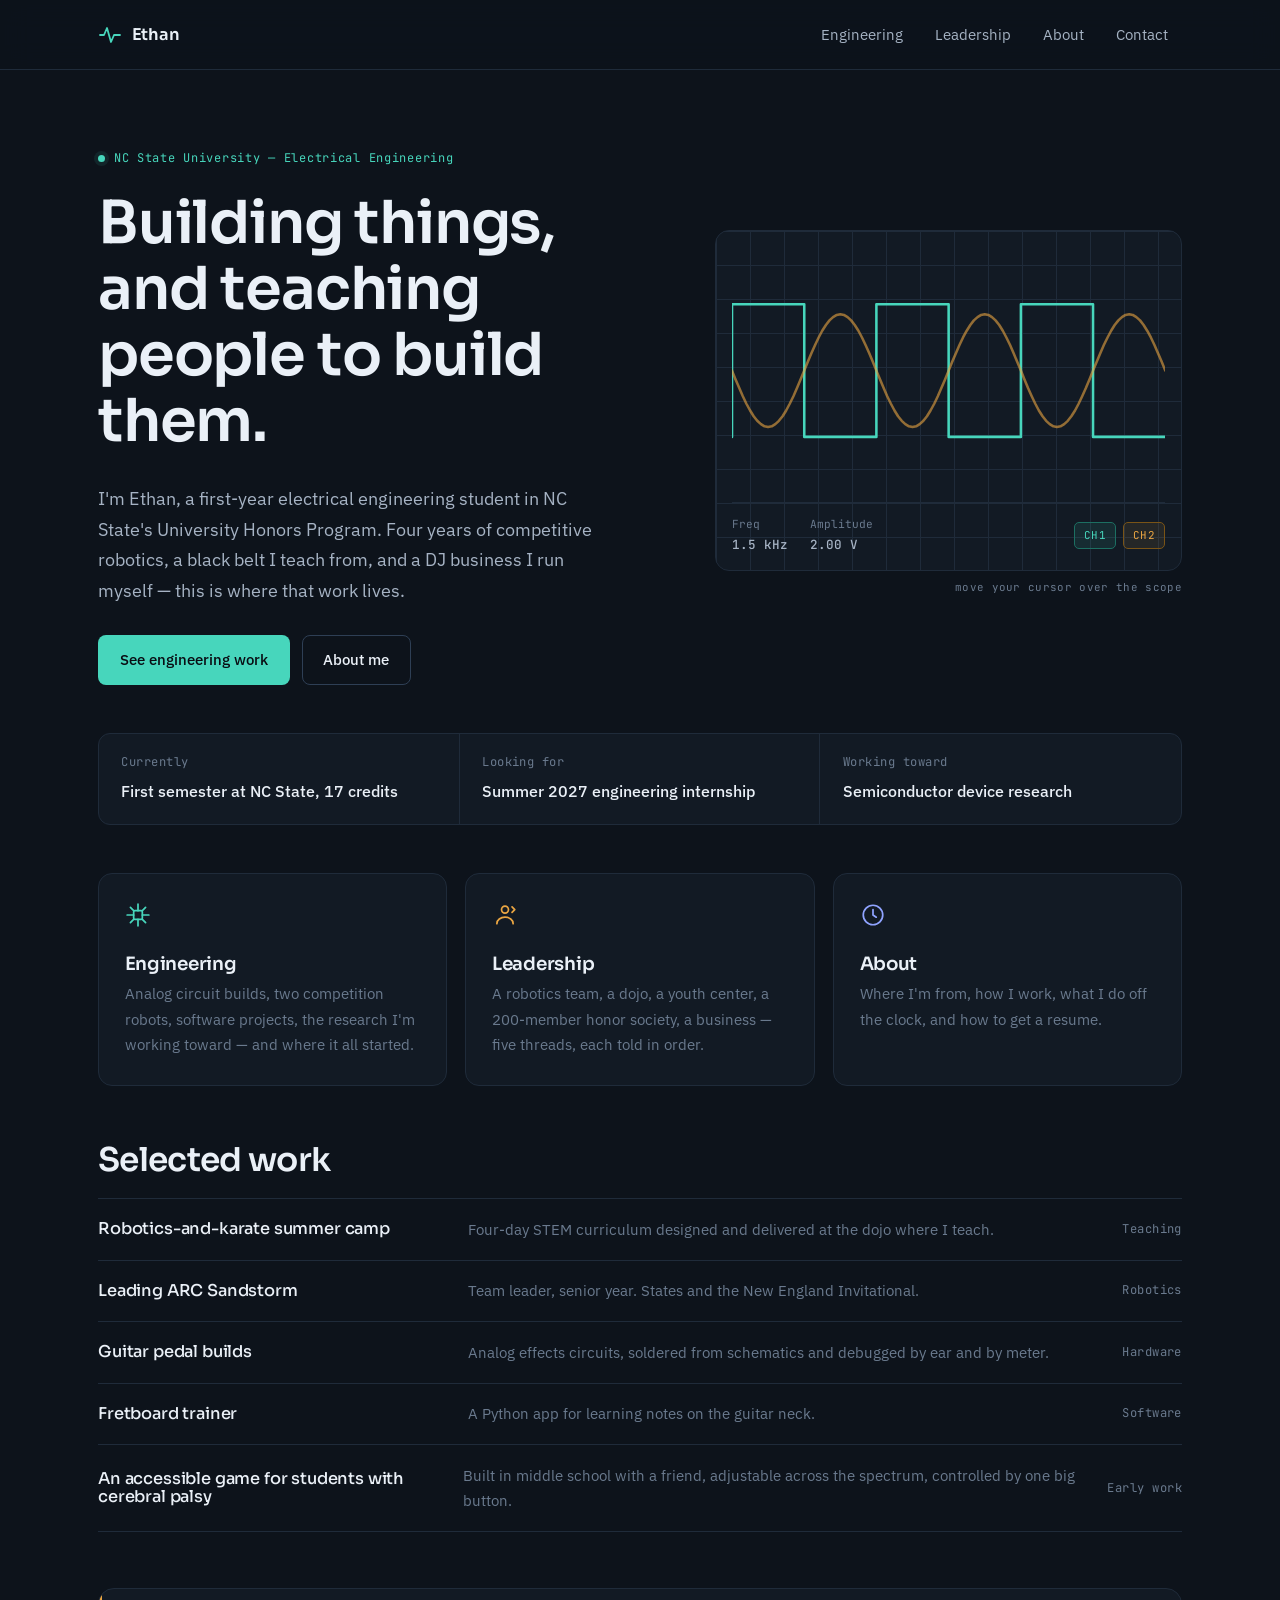
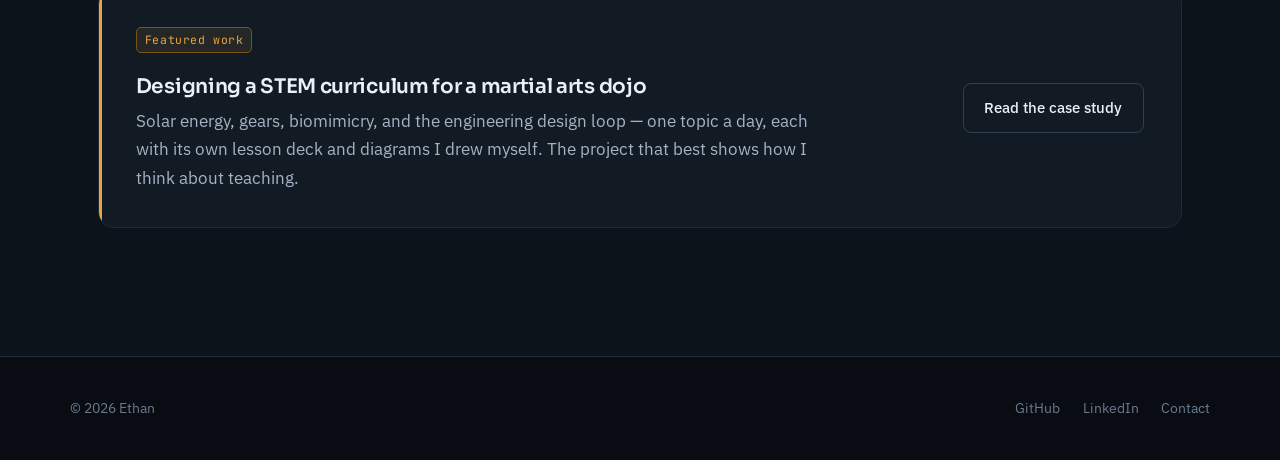
==== commit 54849412: "Uploading version 1.4" ====
--- a/index.html
+++ b/index.html
@@ -63,7 +63,7 @@
 
 <div class="now-strip">
   <div class="now-grid">
-    <div class="now-cell"><span class="mono">Currently</span><b>First semester at NC State, 18 credits</b></div>
+    <div class="now-cell"><span class="mono">Currently</span><b>First semester at NC State, 17 credits</b></div>
     <div class="now-cell"><span class="mono">Looking for</span><b>Summer 2027 engineering internship</b></div>
     <div class="now-cell"><span class="mono">Working toward</span><b>Semiconductor device research</b></div>
   </div>
@@ -73,17 +73,17 @@
   <a class="pillar pillar-eng" href="engineering.html">
     <svg viewBox="0 0 24 24" fill="none" stroke="currentColor" stroke-width="1.6" stroke-linecap="round" stroke-linejoin="round" aria-hidden="true"><rect x="8" y="8" width="8" height="8" rx="1"/><path d="M12 2v6M12 16v6M2 12h6M16 12h6M5 5l3 3M19 5l-3 3M5 19l3-3M19 19l-3-3"/></svg>
     <h3>Engineering</h3>
-    <p>Analog circuit builds, two competition robots, a couple of software projects, and the research I'm working toward.</p>
+    <p>Analog circuit builds, two competition robots, software projects, the research I'm working toward — and where it all started.</p>
   </a>
   <a class="pillar pillar-lead" href="leadership.html">
     <svg viewBox="0 0 24 24" fill="none" stroke="currentColor" stroke-width="1.6" stroke-linecap="round" stroke-linejoin="round" aria-hidden="true"><circle cx="12" cy="7" r="3.2"/><path d="M4.5 20c0-3.6 3.4-6 7.5-6s7.5 2.4 7.5 6"/><path d="M18.5 4.5 21 7l-2.5 2.5"/></svg>
     <h3>Leadership</h3>
-    <p>Leading a robotics team, teaching karate, and running a business — three threads, told in order.</p>
+    <p>A robotics team, a dojo, a youth center, a 200-member honor society, a business — five threads, each told in order.</p>
   </a>
   <a class="pillar pillar-about" href="about.html">
     <svg viewBox="0 0 24 24" fill="none" stroke="currentColor" stroke-width="1.6" stroke-linecap="round" stroke-linejoin="round" aria-hidden="true"><circle cx="12" cy="12" r="9"/><path d="M12 7v5l3 2"/></svg>
     <h3>About</h3>
-    <p>Where I'm from, how I work, what I'm doing right now, and how to get a resume.</p>
+    <p>Where I'm from, how I work, what I do off the clock, and how to get a resume.</p>
   </a>
 </section>
 
@@ -108,6 +108,11 @@
     <h4>Fretboard trainer</h4>
     <p>A Python app for learning notes on the guitar neck.</p>
     <span class="mono">Software</span>
+  </a>
+  <a class="work-row" href="engineering.html">
+    <h4>An accessible game for students with cerebral palsy</h4>
+    <p>Built in middle school with a friend, adjustable across the spectrum, controlled by one big button.</p>
+    <span class="mono">Early work</span>
   </a>
 </div>
 
--- a/css/style.css
+++ b/css/style.css
@@ -22,6 +22,12 @@
   --third: #8FA3FF;
   --third-deep: #3E4C93;
   --third-wash: rgba(143, 163, 255, 0.09);
+  --coral: #F0917F;
+  --coral-deep: #7E3A30;
+  --coral-wash: rgba(240, 145, 127, 0.09);
+  --leaf: #9BD37C;
+  --leaf-deep: #446B2C;
+  --leaf-wash: rgba(155, 211, 124, 0.09);
 
   --accent: var(--signal);
   --accent-deep: var(--signal-deep);
@@ -225,6 +231,11 @@
   border-radius: 5px; padding: 0.16rem 0.55rem;
 }
 .tag-row { display: flex; flex-wrap: wrap; gap: 0.45rem; margin: 0; padding: 0; list-style: none; }
+.tag-power { --accent: var(--power); --accent-deep: var(--power-deep); --accent-wash: var(--power-wash); }
+.tag-signal { --accent: var(--signal); --accent-deep: var(--signal-deep); --accent-wash: var(--signal-wash); }
+.tag-third { --accent: var(--third); --accent-deep: var(--third-deep); --accent-wash: var(--third-wash); }
+.tag-coral { --accent: var(--coral); --accent-deep: var(--coral-deep); --accent-wash: var(--coral-wash); }
+.tag-leaf { --accent: var(--leaf); --accent-deep: var(--leaf-deep); --accent-wash: var(--leaf-wash); }
 
 .chip {
   font-family: var(--font-mono); font-size: 0.76rem; letter-spacing: 0.04em;
@@ -312,7 +323,11 @@
 .filters { max-width: var(--wide); margin-inline: auto; padding: 1.6rem 1.75rem 0.4rem; display: flex; align-items: center; gap: 1rem; flex-wrap: wrap; }
 .filters .mono { margin-right: 0.3rem; }
 
-.proj-grid { max-width: var(--wide); margin-inline: auto; padding: 1.4rem 1.75rem 2rem; display: grid; grid-template-columns: repeat(2, 1fr); gap: 1.15rem; }
+.proj-section.hide { display: none; }
+.proj-section-head { max-width: var(--wide); margin-inline: auto; padding: 2.2rem 1.75rem 0; }
+.proj-section-head h2 { margin-bottom: 0.4rem; }
+.proj-section-head p { margin-bottom: 0; }
+.proj-grid { max-width: var(--wide); margin-inline: auto; padding: 1.4rem 1.75rem 1rem; display: grid; grid-template-columns: repeat(2, 1fr); gap: 1.15rem; }
 @media (max-width: 900px) { .proj-grid { grid-template-columns: 1fr; } }
 
 .proj {
@@ -331,6 +346,7 @@
 .cat-robotics { color: var(--power); border-color: var(--power-deep); background: var(--power-wash); }
 .cat-software { color: var(--third); border-color: var(--third-deep); background: var(--third-wash); }
 .cat-research { color: var(--text-soft); border-color: var(--line-hi); background: var(--panel-hi); }
+.cat-early { color: var(--coral); border-color: var(--coral-deep); background: var(--coral-wash); }
 .proj h3 { margin-bottom: 0.2rem; }
 .proj .spec-strip { margin-bottom: 1rem; }
 .proj p { font-size: 0.97rem; }
@@ -386,6 +402,8 @@
 .tab-robotics { --tab-color: var(--power); }
 .tab-karate { --tab-color: var(--signal); }
 .tab-dj { --tab-color: var(--third); }
+.tab-youth { --tab-color: var(--coral); }
+.tab-nhs { --tab-color: var(--leaf); }
 
 .panel { display: none; }
 .panel.active { display: block; animation: fadein 0.35s var(--ease); }
